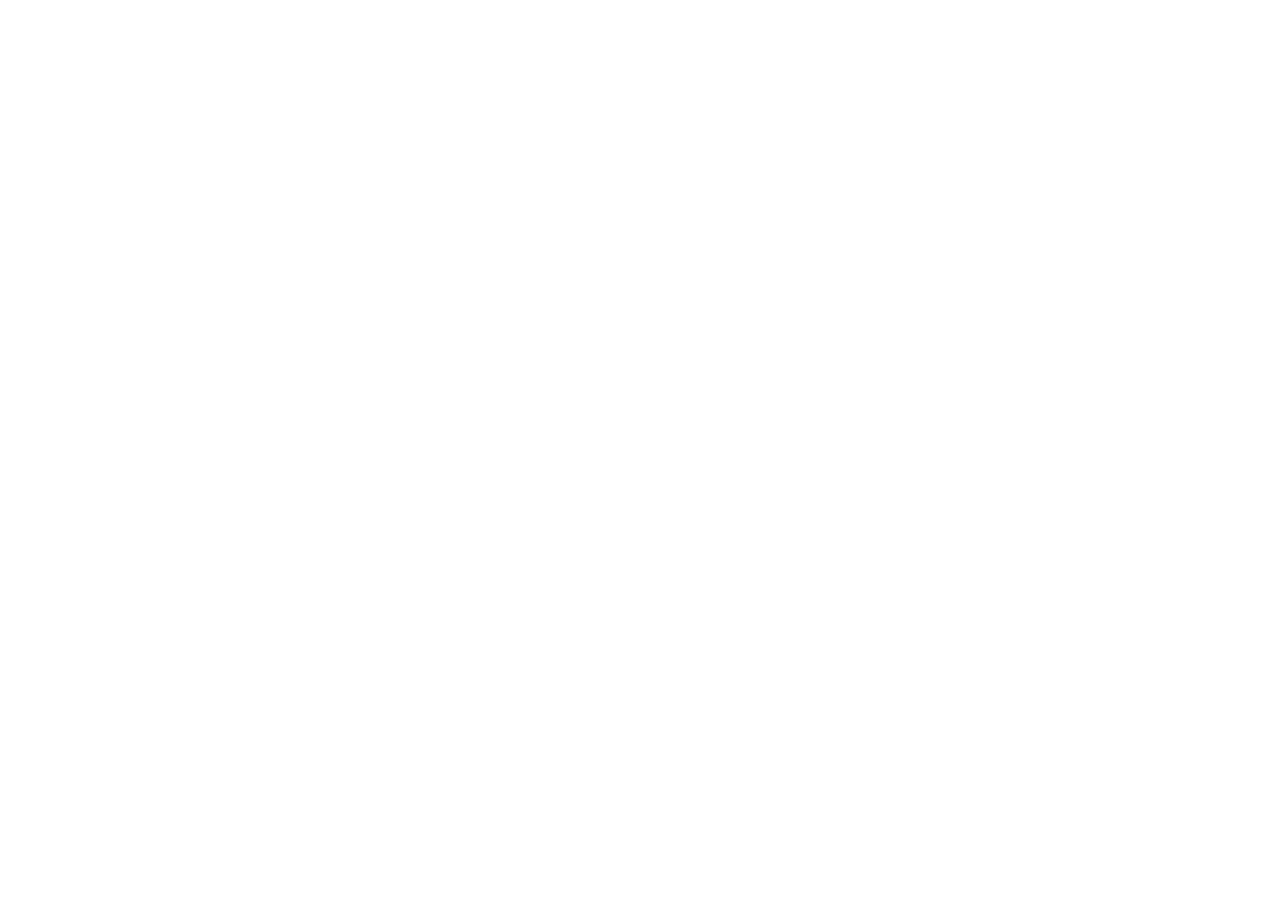
==== index.html @ 7e65d2fa "大事件项目第二遍 初始化项目" ====
<!DOCTYPE html>
<html lang="en">

<head>
    <meta charset="UTF-8">
    <meta name="viewport" content="width=device-width, initial-scale=1.0">
    <title>Document</title>
</head>

<body>

</body>

</html>
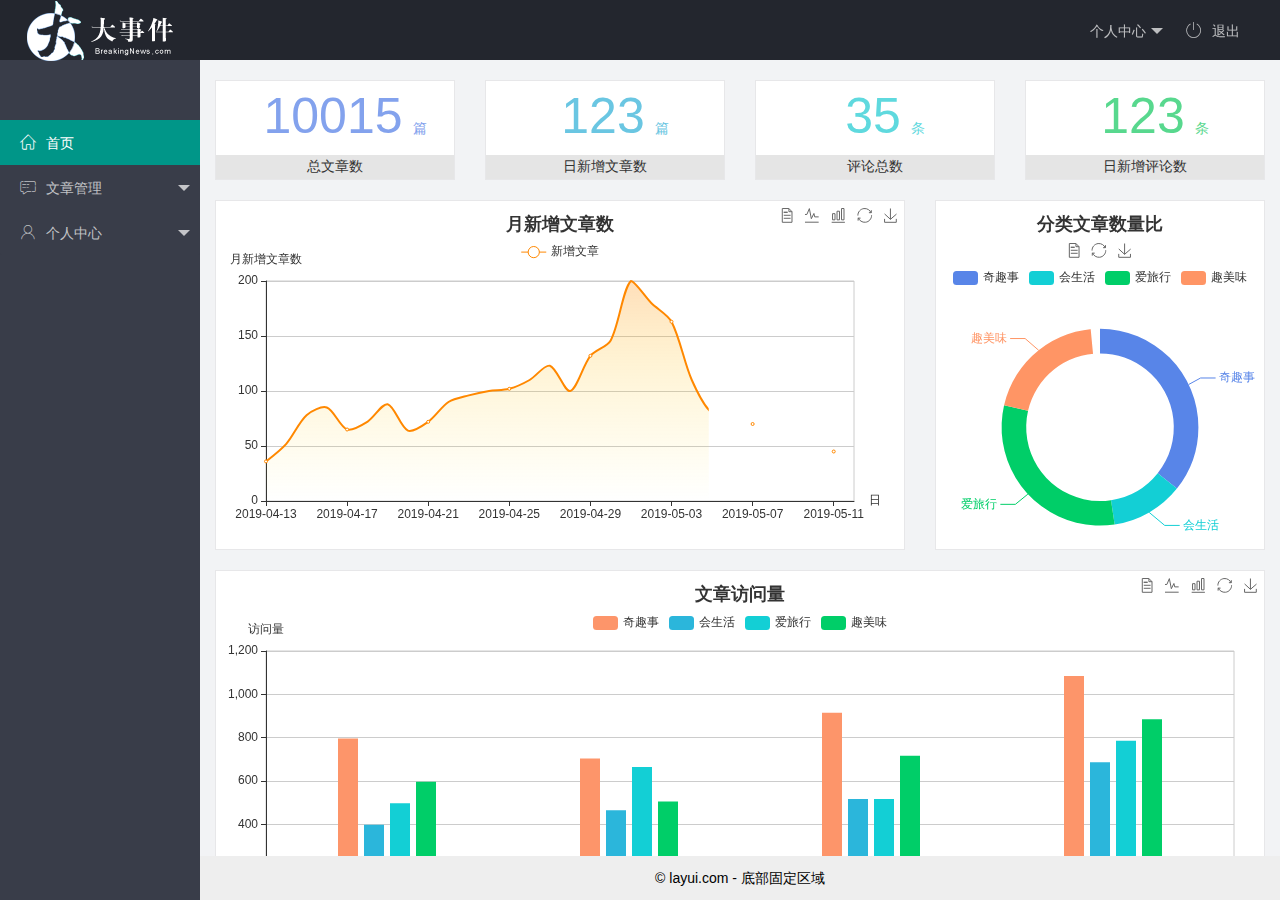
==== commit e3e84b18: "登录注册界面完成" ====
--- a/index.html
+++ b/index.html
@@ -1,14 +1,89 @@
 <!DOCTYPE html>
-<html lang="en">
+<html>
 
 <head>
-    <meta charset="UTF-8">
-    <meta name="viewport" content="width=device-width, initial-scale=1.0">
-    <title>Document</title>
+    <meta charset="utf-8">
+    <meta name="viewport" content="width=device-width, initial-scale=1, maximum-scale=1">
+    <title>大事件 后台首页</title>
+    <!-- 引入layui.css -->
+    <link rel="stylesheet" href="/assets/lib/layui/css/layui.css">
+    <!-- 引入字体图标 -->
+    <link rel="stylesheet" href="/assets/fonts/iconfont.css">
+    <!-- 新建index.css文件 -->
+    <link rel="stylesheet" href="/assets/css/index.css">
 </head>
 
-<body>
+<body class="layui-layout-body">
+    <div class="layui-layout layui-layout-admin">
+        <div class="layui-header">
+            <div class="layui-logo"><img src="/assets/images/logo.png" alt=""></div>
 
+            <ul class="layui-nav layui-layout-right">
+                <li class="layui-nav-item">
+                    <a href="javascript:;" class="myCenter">
+                        <img src="http://t.cn/RCzsdCq" class="layui-nav-img" style="display: none;">
+                        <span class="headPortraits" style="display: none;">A</span>
+                        个人中心
+                    </a>
+                    <dl class="layui-nav-child">
+                        <dd><a href="">基本资料</a></dd>
+                        <dd><a href="">更滑头像</a></dd>
+                        <dd><a href="">重置密码</a></dd>
+                    </dl>
+                </li>
+                <li class="layui-nav-item"><a href=""><span class="iconfont icon-tuichu"></span>退出</a></li>
+            </ul>
+        </div>
+
+        <div class="layui-side layui-bg-black">
+            <div class="layui-side-scroll">
+                <!-- 左侧头像 -->
+                <div class="myCenter">
+                    <img src="http://t.cn/RCzsdCq" class="layui-nav-img" style="display: none;">
+                    <span class="headPortraits" style="display: none;">A</span>
+                    <span class="welcome"></span>
+                </div>
+                <!-- 左侧导航区域（可配合layui已有的垂直导航） -->
+                <ul class="layui-nav layui-nav-tree" lay-filter="test" lay-shrink="all">
+                    <!-- layui-this 默认选中 -->
+                    <li class="layui-nav-item layui-this"><a href=""><span class="iconfont icon-home"></span>首页</a></li>
+                    <li class="layui-nav-item ">
+                        <!-- layui-nav-itemed默认打开取消 -->
+                        <a class="" href="javascript:;"><span class="iconfont icon-pinglun"></span>文章管理</a>
+                        <dl class="layui-nav-child">
+                            <dd><a href="javascript:;"><i class="layui-icon layui-icon-app"></i> 文章类别</a></dd>
+                            <dd><a href="javascript:;"><i class="layui-icon layui-icon-app"></i> 文章列表</a></dd>
+                            <dd><a href="javascript:;"><i class="layui-icon layui-icon-app"></i> 发表文章</a></dd>
+                        </dl>
+                    </li>
+                    <li class="layui-nav-item">
+                        <a href="javascript:;"><span class="iconfont icon-user"></span>个人中心</a>
+                        <dl class="layui-nav-child">
+                            <dd><a href="javascript:;"><i class="layui-icon layui-icon-app"></i> 基本资料</a></dd>
+                            <dd><a href="javascript:;"><i class="layui-icon layui-icon-app"></i> 更换头像</a></dd>
+                            <dd><a href="javascript:;"><i class="layui-icon layui-icon-app"></i> 重置密码</a></dd>
+                        </dl>
+                    </li>
+                </ul>
+            </div>
+        </div>
+
+        <div class="layui-body">
+            <!-- 内容主体区域 -->
+            <iframe src="/home/dashboard.html" name="homePage" frameborder="0"></iframe>
+        </div>
+
+        <div class="layui-footer">
+            <!-- 底部固定区域 -->
+            © layui.com - 底部固定区域
+        </div>
+    </div>
+    <!-- 导入layui.js -->
+    <script src="/assets/lib/layui/layui.all.js"></script>
+    <!-- 导入jquery -->
+    <script src="/assets/lib/jquery.js"></script>
+    <!-- 新建index.js -->
+    <script src="/assets/js/index.js"></script>
 </body>
 
 </html>--- a/assets/lib/layui/css/layui.css
+++ b/assets/lib/layui/css/layui.css
@@ -0,0 +1,2 @@
+/** layui-v2.5.5 MIT License By https://www.layui.com */
+ .layui-inline,img{display:inline-block;vertical-align:middle}h1,h2,h3,h4,h5,h6{font-weight:400}.layui-edge,.layui-header,.layui-inline,.layui-main{position:relative}.layui-body,.layui-edge,.layui-elip{overflow:hidden}.layui-btn,.layui-edge,.layui-inline,img{vertical-align:middle}.layui-btn,.layui-disabled,.layui-icon,.layui-unselect{-moz-user-select:none;-webkit-user-select:none;-ms-user-select:none}.layui-elip,.layui-form-checkbox span,.layui-form-pane .layui-form-label{text-overflow:ellipsis;white-space:nowrap}.layui-breadcrumb,.layui-tree-btnGroup{visibility:hidden}blockquote,body,button,dd,div,dl,dt,form,h1,h2,h3,h4,h5,h6,input,li,ol,p,pre,td,textarea,th,ul{margin:0;padding:0;-webkit-tap-highlight-color:rgba(0,0,0,0)}a:active,a:hover{outline:0}img{border:none}li{list-style:none}table{border-collapse:collapse;border-spacing:0}h4,h5,h6{font-size:100%}button,input,optgroup,option,select,textarea{font-family:inherit;font-size:inherit;font-style:inherit;font-weight:inherit;outline:0}pre{white-space:pre-wrap;white-space:-moz-pre-wrap;white-space:-pre-wrap;white-space:-o-pre-wrap;word-wrap:break-word}body{line-height:24px;font:14px Helvetica Neue,Helvetica,PingFang SC,Tahoma,Arial,sans-serif}hr{height:1px;margin:10px 0;border:0;clear:both}a{color:#333;text-decoration:none}a:hover{color:#777}a cite{font-style:normal;*cursor:pointer}.layui-border-box,.layui-border-box *{box-sizing:border-box}.layui-box,.layui-box *{box-sizing:content-box}.layui-clear{clear:both;*zoom:1}.layui-clear:after{content:'\20';clear:both;*zoom:1;display:block;height:0}.layui-inline{*display:inline;*zoom:1}.layui-edge{display:inline-block;width:0;height:0;border-width:6px;border-style:dashed;border-color:transparent}.layui-edge-top{top:-4px;border-bottom-color:#999;border-bottom-style:solid}.layui-edge-right{border-left-color:#999;border-left-style:solid}.layui-edge-bottom{top:2px;border-top-color:#999;border-top-style:solid}.layui-edge-left{border-right-color:#999;border-right-style:solid}.layui-disabled,.layui-disabled:hover{color:#d2d2d2!important;cursor:not-allowed!important}.layui-circle{border-radius:100%}.layui-show{display:block!important}.layui-hide{display:none!important}@font-face{font-family:layui-icon;src:url(../font/iconfont.eot?v=250);src:url(../font/iconfont.eot?v=250#iefix) format('embedded-opentype'),url(../font/iconfont.woff2?v=250) format('woff2'),url(../font/iconfont.woff?v=250) format('woff'),url(../font/iconfont.ttf?v=250) format('truetype'),url(../font/iconfont.svg?v=250#layui-icon) format('svg')}.layui-icon{font-family:layui-icon!important;font-size:16px;font-style:normal;-webkit-font-smoothing:antialiased;-moz-osx-font-smoothing:grayscale}.layui-icon-reply-fill:before{content:"\e611"}.layui-icon-set-fill:before{content:"\e614"}.layui-icon-menu-fill:before{content:"\e60f"}.layui-icon-search:before{content:"\e615"}.layui-icon-share:before{content:"\e641"}.layui-icon-set-sm:before{content:"\e620"}.layui-icon-engine:before{content:"\e628"}.layui-icon-close:before{content:"\1006"}.layui-icon-close-fill:before{content:"\1007"}.layui-icon-chart-screen:before{content:"\e629"}.layui-icon-star:before{content:"\e600"}.layui-icon-circle-dot:before{content:"\e617"}.layui-icon-chat:before{content:"\e606"}.layui-icon-release:before{content:"\e609"}.layui-icon-list:before{content:"\e60a"}.layui-icon-chart:before{content:"\e62c"}.layui-icon-ok-circle:before{content:"\1005"}.layui-icon-layim-theme:before{content:"\e61b"}.layui-icon-table:before{content:"\e62d"}.layui-icon-right:before{content:"\e602"}.layui-icon-left:before{content:"\e603"}.layui-icon-cart-simple:before{content:"\e698"}.layui-icon-face-cry:before{content:"\e69c"}.layui-icon-face-smile:before{content:"\e6af"}.layui-icon-survey:before{content:"\e6b2"}.layui-icon-tree:before{content:"\e62e"}.layui-icon-upload-circle:before{content:"\e62f"}.layui-icon-add-circle:before{content:"\e61f"}.layui-icon-download-circle:before{content:"\e601"}.layui-icon-templeate-1:before{content:"\e630"}.layui-icon-util:before{content:"\e631"}.layui-icon-face-surprised:before{content:"\e664"}.layui-icon-edit:before{content:"\e642"}.layui-icon-speaker:before{content:"\e645"}.layui-icon-down:before{content:"\e61a"}.layui-icon-file:before{content:"\e621"}.layui-icon-layouts:before{content:"\e632"}.layui-icon-rate-half:before{content:"\e6c9"}.layui-icon-add-circle-fine:before{content:"\e608"}.layui-icon-prev-circle:before{content:"\e633"}.layui-icon-read:before{content:"\e705"}.layui-icon-404:before{content:"\e61c"}.layui-icon-carousel:before{content:"\e634"}.layui-icon-help:before{content:"\e607"}.layui-icon-code-circle:before{content:"\e635"}.layui-icon-water:before{content:"\e636"}.layui-icon-username:before{content:"\e66f"}.layui-icon-find-fill:before{content:"\e670"}.layui-icon-about:before{content:"\e60b"}.layui-icon-location:before{content:"\e715"}.layui-icon-up:before{content:"\e619"}.layui-icon-pause:before{content:"\e651"}.layui-icon-date:before{content:"\e637"}.layui-icon-layim-uploadfile:before{content:"\e61d"}.layui-icon-delete:before{content:"\e640"}.layui-icon-play:before{content:"\e652"}.layui-icon-top:before{content:"\e604"}.layui-icon-friends:before{content:"\e612"}.layui-icon-refresh-3:before{content:"\e9aa"}.layui-icon-ok:before{content:"\e605"}.layui-icon-layer:before{content:"\e638"}.layui-icon-face-smile-fine:before{content:"\e60c"}.layui-icon-dollar:before{content:"\e659"}.layui-icon-group:before{content:"\e613"}.layui-icon-layim-download:before{content:"\e61e"}.layui-icon-picture-fine:before{content:"\e60d"}.layui-icon-link:before{content:"\e64c"}.layui-icon-diamond:before{content:"\e735"}.layui-icon-log:before{content:"\e60e"}.layui-icon-rate-solid:before{content:"\e67a"}.layui-icon-fonts-del:before{content:"\e64f"}.layui-icon-unlink:before{content:"\e64d"}.layui-icon-fonts-clear:before{content:"\e639"}.layui-icon-triangle-r:before{content:"\e623"}.layui-icon-circle:before{content:"\e63f"}.layui-icon-radio:before{content:"\e643"}.layui-icon-align-center:before{content:"\e647"}.layui-icon-align-right:before{content:"\e648"}.layui-icon-align-left:before{content:"\e649"}.layui-icon-loading-1:before{content:"\e63e"}.layui-icon-return:before{content:"\e65c"}.layui-icon-fonts-strong:before{content:"\e62b"}.layui-icon-upload:before{content:"\e67c"}.layui-icon-dialogue:before{content:"\e63a"}.layui-icon-video:before{content:"\e6ed"}.layui-icon-headset:before{content:"\e6fc"}.layui-icon-cellphone-fine:before{content:"\e63b"}.layui-icon-add-1:before{content:"\e654"}.layui-icon-face-smile-b:before{content:"\e650"}.layui-icon-fonts-html:before{content:"\e64b"}.layui-icon-form:before{content:"\e63c"}.layui-icon-cart:before{content:"\e657"}.layui-icon-camera-fill:before{content:"\e65d"}.layui-icon-tabs:before{content:"\e62a"}.layui-icon-fonts-code:before{content:"\e64e"}.layui-icon-fire:before{content:"\e756"}.layui-icon-set:before{content:"\e716"}.layui-icon-fonts-u:before{content:"\e646"}.layui-icon-triangle-d:before{content:"\e625"}.layui-icon-tips:before{content:"\e702"}.layui-icon-picture:before{content:"\e64a"}.layui-icon-more-vertical:before{content:"\e671"}.layui-icon-flag:before{content:"\e66c"}.layui-icon-loading:before{content:"\e63d"}.layui-icon-fonts-i:before{content:"\e644"}.layui-icon-refresh-1:before{content:"\e666"}.layui-icon-rmb:before{content:"\e65e"}.layui-icon-home:before{content:"\e68e"}.layui-icon-user:before{content:"\e770"}.layui-icon-notice:before{content:"\e667"}.layui-icon-login-weibo:before{content:"\e675"}.layui-icon-voice:before{content:"\e688"}.layui-icon-upload-drag:before{content:"\e681"}.layui-icon-login-qq:before{content:"\e676"}.layui-icon-snowflake:before{content:"\e6b1"}.layui-icon-file-b:before{content:"\e655"}.layui-icon-template:before{content:"\e663"}.layui-icon-auz:before{content:"\e672"}.layui-icon-console:before{content:"\e665"}.layui-icon-app:before{content:"\e653"}.layui-icon-prev:before{content:"\e65a"}.layui-icon-website:before{content:"\e7ae"}.layui-icon-next:before{content:"\e65b"}.layui-icon-component:before{content:"\e857"}.layui-icon-more:before{content:"\e65f"}.layui-icon-login-wechat:before{content:"\e677"}.layui-icon-shrink-right:before{content:"\e668"}.layui-icon-spread-left:before{content:"\e66b"}.layui-icon-camera:before{content:"\e660"}.layui-icon-note:before{content:"\e66e"}.layui-icon-refresh:before{content:"\e669"}.layui-icon-female:before{content:"\e661"}.layui-icon-male:before{content:"\e662"}.layui-icon-password:before{content:"\e673"}.layui-icon-senior:before{content:"\e674"}.layui-icon-theme:before{content:"\e66a"}.layui-icon-tread:before{content:"\e6c5"}.layui-icon-praise:before{content:"\e6c6"}.layui-icon-star-fill:before{content:"\e658"}.layui-icon-rate:before{content:"\e67b"}.layui-icon-template-1:before{content:"\e656"}.layui-icon-vercode:before{content:"\e679"}.layui-icon-cellphone:before{content:"\e678"}.layui-icon-screen-full:before{content:"\e622"}.layui-icon-screen-restore:before{content:"\e758"}.layui-icon-cols:before{content:"\e610"}.layui-icon-export:before{content:"\e67d"}.layui-icon-print:before{content:"\e66d"}.layui-icon-slider:before{content:"\e714"}.layui-icon-addition:before{content:"\e624"}.layui-icon-subtraction:before{content:"\e67e"}.layui-icon-service:before{content:"\e626"}.layui-icon-transfer:before{content:"\e691"}.layui-main{width:1140px;margin:0 auto}.layui-header{z-index:1000;height:60px}.layui-header a:hover{transition:all .5s;-webkit-transition:all .5s}.layui-side{position:fixed;left:0;top:0;bottom:0;z-index:999;width:200px;overflow-x:hidden}.layui-side-scroll{position:relative;width:220px;height:100%;overflow-x:hidden}.layui-body{position:absolute;left:200px;right:0;top:0;bottom:0;z-index:998;width:auto;overflow-y:auto;box-sizing:border-box}.layui-layout-body{overflow:hidden}.layui-layout-admin .layui-header{background-color:#23262E}.layui-layout-admin .layui-side{top:60px;width:200px;overflow-x:hidden}.layui-layout-admin .layui-body{position:fixed;top:60px;bottom:44px}.layui-layout-admin .layui-main{width:auto;margin:0 15px}.layui-layout-admin .layui-footer{position:fixed;left:200px;right:0;bottom:0;height:44px;line-height:44px;padding:0 15px;background-color:#eee}.layui-layout-admin .layui-logo{position:absolute;left:0;top:0;width:200px;height:100%;line-height:60px;text-align:center;color:#009688;font-size:16px}.layui-layout-admin .layui-header .layui-nav{background:0 0}.layui-layout-left{position:absolute!important;left:200px;top:0}.layui-layout-right{position:absolute!important;right:0;top:0}.layui-container{position:relative;margin:0 auto;padding:0 15px;box-sizing:border-box}.layui-fluid{position:relative;margin:0 auto;padding:0 15px}.layui-row:after,.layui-row:before{content:'';display:block;clear:both}.layui-col-lg1,.layui-col-lg10,.layui-col-lg11,.layui-col-lg12,.layui-col-lg2,.layui-col-lg3,.layui-col-lg4,.layui-col-lg5,.layui-col-lg6,.layui-col-lg7,.layui-col-lg8,.layui-col-lg9,.layui-col-md1,.layui-col-md10,.layui-col-md11,.layui-col-md12,.layui-col-md2,.layui-col-md3,.layui-col-md4,.layui-col-md5,.layui-col-md6,.layui-col-md7,.layui-col-md8,.layui-col-md9,.layui-col-sm1,.layui-col-sm10,.layui-col-sm11,.layui-col-sm12,.layui-col-sm2,.layui-col-sm3,.layui-col-sm4,.layui-col-sm5,.layui-col-sm6,.layui-col-sm7,.layui-col-sm8,.layui-col-sm9,.layui-col-xs1,.layui-col-xs10,.layui-col-xs11,.layui-col-xs12,.layui-col-xs2,.layui-col-xs3,.layui-col-xs4,.layui-col-xs5,.layui-col-xs6,.layui-col-xs7,.layui-col-xs8,.layui-col-xs9{position:relative;display:block;box-sizing:border-box}.layui-col-xs1,.layui-col-xs10,.layui-col-xs11,.layui-col-xs12,.layui-col-xs2,.layui-col-xs3,.layui-col-xs4,.layui-col-xs5,.layui-col-xs6,.layui-col-xs7,.layui-col-xs8,.layui-col-xs9{float:left}.layui-col-xs1{width:8.33333333%}.layui-col-xs2{width:16.66666667%}.layui-col-xs3{width:25%}.layui-col-xs4{width:33.33333333%}.layui-col-xs5{width:41.66666667%}.layui-col-xs6{width:50%}.layui-col-xs7{width:58.33333333%}.layui-col-xs8{width:66.66666667%}.layui-col-xs9{width:75%}.layui-col-xs10{width:83.33333333%}.layui-col-xs11{width:91.66666667%}.layui-col-xs12{width:100%}.layui-col-xs-offset1{margin-left:8.33333333%}.layui-col-xs-offset2{margin-left:16.66666667%}.layui-col-xs-offset3{margin-left:25%}.layui-col-xs-offset4{margin-left:33.33333333%}.layui-col-xs-offset5{margin-left:41.66666667%}.layui-col-xs-offset6{margin-left:50%}.layui-col-xs-offset7{margin-left:58.33333333%}.layui-col-xs-offset8{margin-left:66.66666667%}.layui-col-xs-offset9{margin-left:75%}.layui-col-xs-offset10{margin-left:83.33333333%}.layui-col-xs-offset11{margin-left:91.66666667%}.layui-col-xs-offset12{margin-left:100%}@media screen and (max-width:768px){.layui-hide-xs{display:none!important}.layui-show-xs-block{display:block!important}.layui-show-xs-inline{display:inline!important}.layui-show-xs-inline-block{display:inline-block!important}}@media screen and (min-width:768px){.layui-container{width:750px}.layui-hide-sm{display:none!important}.layui-show-sm-block{display:block!important}.layui-show-sm-inline{display:inline!important}.layui-show-sm-inline-block{display:inline-block!important}.layui-col-sm1,.layui-col-sm10,.layui-col-sm11,.layui-col-sm12,.layui-col-sm2,.layui-col-sm3,.layui-col-sm4,.layui-col-sm5,.layui-col-sm6,.layui-col-sm7,.layui-col-sm8,.layui-col-sm9{float:left}.layui-col-sm1{width:8.33333333%}.layui-col-sm2{width:16.66666667%}.layui-col-sm3{width:25%}.layui-col-sm4{width:33.33333333%}.layui-col-sm5{width:41.66666667%}.layui-col-sm6{width:50%}.layui-col-sm7{width:58.33333333%}.layui-col-sm8{width:66.66666667%}.layui-col-sm9{width:75%}.layui-col-sm10{width:83.33333333%}.layui-col-sm11{width:91.66666667%}.layui-col-sm12{width:100%}.layui-col-sm-offset1{margin-left:8.33333333%}.layui-col-sm-offset2{margin-left:16.66666667%}.layui-col-sm-offset3{margin-left:25%}.layui-col-sm-offset4{margin-left:33.33333333%}.layui-col-sm-offset5{margin-left:41.66666667%}.layui-col-sm-offset6{margin-left:50%}.layui-col-sm-offset7{margin-left:58.33333333%}.layui-col-sm-offset8{margin-left:66.66666667%}.layui-col-sm-offset9{margin-left:75%}.layui-col-sm-offset10{margin-left:83.33333333%}.layui-col-sm-offset11{margin-left:91.66666667%}.layui-col-sm-offset12{margin-left:100%}}@media screen and (min-width:992px){.layui-container{width:970px}.layui-hide-md{display:none!important}.layui-show-md-block{display:block!important}.layui-show-md-inline{display:inline!important}.layui-show-md-inline-block{display:inline-block!important}.layui-col-md1,.layui-col-md10,.layui-col-md11,.layui-col-md12,.layui-col-md2,.layui-col-md3,.layui-col-md4,.layui-col-md5,.layui-col-md6,.layui-col-md7,.layui-col-md8,.layui-col-md9{float:left}.layui-col-md1{width:8.33333333%}.layui-col-md2{width:16.66666667%}.layui-col-md3{width:25%}.layui-col-md4{width:33.33333333%}.layui-col-md5{width:41.66666667%}.layui-col-md6{width:50%}.layui-col-md7{width:58.33333333%}.layui-col-md8{width:66.66666667%}.layui-col-md9{width:75%}.layui-col-md10{width:83.33333333%}.layui-col-md11{width:91.66666667%}.layui-col-md12{width:100%}.layui-col-md-offset1{margin-left:8.33333333%}.layui-col-md-offset2{margin-left:16.66666667%}.layui-col-md-offset3{margin-left:25%}.layui-col-md-offset4{margin-left:33.33333333%}.layui-col-md-offset5{margin-left:41.66666667%}.layui-col-md-offset6{margin-left:50%}.layui-col-md-offset7{margin-left:58.33333333%}.layui-col-md-offset8{margin-left:66.66666667%}.layui-col-md-offset9{margin-left:75%}.layui-col-md-offset10{margin-left:83.33333333%}.layui-col-md-offset11{margin-left:91.66666667%}.layui-col-md-offset12{margin-left:100%}}@media screen and (min-width:1200px){.layui-container{width:1170px}.layui-hide-lg{display:none!important}.layui-show-lg-block{display:block!important}.layui-show-lg-inline{display:inline!important}.layui-show-lg-inline-block{display:inline-block!important}.layui-col-lg1,.layui-col-lg10,.layui-col-lg11,.layui-col-lg12,.layui-col-lg2,.layui-col-lg3,.layui-col-lg4,.layui-col-lg5,.layui-col-lg6,.layui-col-lg7,.layui-col-lg8,.layui-col-lg9{float:left}.layui-col-lg1{width:8.33333333%}.layui-col-lg2{width:16.66666667%}.layui-col-lg3{width:25%}.layui-col-lg4{width:33.33333333%}.layui-col-lg5{width:41.66666667%}.layui-col-lg6{width:50%}.layui-col-lg7{width:58.33333333%}.layui-col-lg8{width:66.66666667%}.layui-col-lg9{width:75%}.layui-col-lg10{width:83.33333333%}.layui-col-lg11{width:91.66666667%}.layui-col-lg12{width:100%}.layui-col-lg-offset1{margin-left:8.33333333%}.layui-col-lg-offset2{margin-left:16.66666667%}.layui-col-lg-offset3{margin-left:25%}.layui-col-lg-offset4{margin-left:33.33333333%}.layui-col-lg-offset5{margin-left:41.66666667%}.layui-col-lg-offset6{margin-left:50%}.layui-col-lg-offset7{margin-left:58.33333333%}.layui-col-lg-offset8{margin-left:66.66666667%}.layui-col-lg-offset9{margin-left:75%}.layui-col-lg-offset10{margin-left:83.33333333%}.layui-col-lg-offset11{margin-left:91.66666667%}.layui-col-lg-offset12{margin-left:100%}}.layui-col-space1{margin:-.5px}.layui-col-space1>*{padding:.5px}.layui-col-space3{margin:-1.5px}.layui-col-space3>*{padding:1.5px}.layui-col-space5{margin:-2.5px}.layui-col-space5>*{padding:2.5px}.layui-col-space8{margin:-3.5px}.layui-col-space8>*{padding:3.5px}.layui-col-space10{margin:-5px}.layui-col-space10>*{padding:5px}.layui-col-space12{margin:-6px}.layui-col-space12>*{padding:6px}.layui-col-space15{margin:-7.5px}.layui-col-space15>*{padding:7.5px}.layui-col-space18{margin:-9px}.layui-col-space18>*{padding:9px}.layui-col-space20{margin:-10px}.layui-col-space20>*{padding:10px}.layui-col-space22{margin:-11px}.layui-col-space22>*{padding:11px}.layui-col-space25{margin:-12.5px}.layui-col-space25>*{padding:12.5px}.layui-col-space30{margin:-15px}.layui-col-space30>*{padding:15px}.layui-btn,.layui-input,.layui-select,.layui-textarea,.layui-upload-button{outline:0;-webkit-appearance:none;transition:all .3s;-webkit-transition:all .3s;box-sizing:border-box}.layui-elem-quote{margin-bottom:10px;padding:15px;line-height:22px;border-left:5px solid #009688;border-radius:0 2px 2px 0;background-color:#f2f2f2}.layui-quote-nm{border-style:solid;border-width:1px 1px 1px 5px;background:0 0}.layui-elem-field{margin-bottom:10px;padding:0;border-width:1px;border-style:solid}.layui-elem-field legend{margin-left:20px;padding:0 10px;font-size:20px;font-weight:300}.layui-field-title{margin:10px 0 20px;border-width:1px 0 0}.layui-field-box{padding:10px 15px}.layui-field-title .layui-field-box{padding:10px 0}.layui-progress{position:relative;height:6px;border-radius:20px;background-color:#e2e2e2}.layui-progress-bar{position:absolute;left:0;top:0;width:0;max-width:100%;height:6px;border-radius:20px;text-align:right;background-color:#5FB878;transition:all .3s;-webkit-transition:all .3s}.layui-progress-big,.layui-progress-big .layui-progress-bar{height:18px;line-height:18px}.layui-progress-text{position:relative;top:-20px;line-height:18px;font-size:12px;color:#666}.layui-progress-big .layui-progress-text{position:static;padding:0 10px;color:#fff}.layui-collapse{border-width:1px;border-style:solid;border-radius:2px}.layui-colla-content,.layui-colla-item{border-top-width:1px;border-top-style:solid}.layui-colla-item:first-child{border-top:none}.layui-colla-title{position:relative;height:42px;line-height:42px;padding:0 15px 0 35px;color:#333;background-color:#f2f2f2;cursor:pointer;font-size:14px;overflow:hidden}.layui-colla-content{display:none;padding:10px 15px;line-height:22px;color:#666}.layui-colla-icon{position:absolute;left:15px;top:0;font-size:14px}.layui-card{margin-bottom:15px;border-radius:2px;background-color:#fff;box-shadow:0 1px 2px 0 rgba(0,0,0,.05)}.layui-card:last-child{margin-bottom:0}.layui-card-header{position:relative;height:42px;line-height:42px;padding:0 15px;border-bottom:1px solid #f6f6f6;color:#333;border-radius:2px 2px 0 0;font-size:14px}.layui-bg-black,.layui-bg-blue,.layui-bg-cyan,.layui-bg-green,.layui-bg-orange,.layui-bg-red{color:#fff!important}.layui-card-body{position:relative;padding:10px 15px;line-height:24px}.layui-card-body[pad15]{padding:15px}.layui-card-body[pad20]{padding:20px}.layui-card-body .layui-table{margin:5px 0}.layui-card .layui-tab{margin:0}.layui-panel-window{position:relative;padding:15px;border-radius:0;border-top:5px solid #E6E6E6;background-color:#fff}.layui-auxiliar-moving{position:fixed;left:0;right:0;top:0;bottom:0;width:100%;height:100%;background:0 0;z-index:9999999999}.layui-form-label,.layui-form-mid,.layui-form-select,.layui-input-block,.layui-input-inline,.layui-textarea{position:relative}.layui-bg-red{background-color:#FF5722!important}.layui-bg-orange{background-color:#FFB800!important}.layui-bg-green{background-color:#009688!important}.layui-bg-cyan{background-color:#2F4056!important}.layui-bg-blue{background-color:#1E9FFF!important}.layui-bg-black{background-color:#393D49!important}.layui-bg-gray{background-color:#eee!important;color:#666!important}.layui-badge-rim,.layui-colla-content,.layui-colla-item,.layui-collapse,.layui-elem-field,.layui-form-pane .layui-form-item[pane],.layui-form-pane .layui-form-label,.layui-input,.layui-layedit,.layui-layedit-tool,.layui-quote-nm,.layui-select,.layui-tab-bar,.layui-tab-card,.layui-tab-title,.layui-tab-title .layui-this:after,.layui-textarea{border-color:#e6e6e6}.layui-timeline-item:before,hr{background-color:#e6e6e6}.layui-text{line-height:22px;font-size:14px;color:#666}.layui-text h1,.layui-text h2,.layui-text h3{font-weight:500;color:#333}.layui-text h1{font-size:30px}.layui-text h2{font-size:24px}.layui-text h3{font-size:18px}.layui-text a:not(.layui-btn){color:#01AAED}.layui-text a:not(.layui-btn):hover{text-decoration:underline}.layui-text ul{padding:5px 0 5px 15px}.layui-text ul li{margin-top:5px;list-style-type:disc}.layui-text em,.layui-word-aux{color:#999!important;padding:0 5px!important}.layui-btn{display:inline-block;height:38px;line-height:38px;padding:0 18px;background-color:#009688;color:#fff;white-space:nowrap;text-align:center;font-size:14px;border:none;border-radius:2px;cursor:pointer}.layui-btn:hover{opacity:.8;filter:alpha(opacity=80);color:#fff}.layui-btn:active{opacity:1;filter:alpha(opacity=100)}.layui-btn+.layui-btn{margin-left:10px}.layui-btn-container{font-size:0}.layui-btn-container .layui-btn{margin-right:10px;margin-bottom:10px}.layui-btn-container .layui-btn+.layui-btn{margin-left:0}.layui-table .layui-btn-container .layui-btn{margin-bottom:9px}.layui-btn-radius{border-radius:100px}.layui-btn .layui-icon{margin-right:3px;font-size:18px;vertical-align:bottom;vertical-align:middle\9}.layui-btn-primary{border:1px solid #C9C9C9;background-color:#fff;color:#555}.layui-btn-primary:hover{border-color:#009688;color:#333}.layui-btn-normal{background-color:#1E9FFF}.layui-btn-warm{background-color:#FFB800}.layui-btn-danger{background-color:#FF5722}.layui-btn-checked{background-color:#5FB878}.layui-btn-disabled,.layui-btn-disabled:active,.layui-btn-disabled:hover{border:1px solid #e6e6e6;background-color:#FBFBFB;color:#C9C9C9;cursor:not-allowed;opacity:1}.layui-btn-lg{height:44px;line-height:44px;padding:0 25px;font-size:16px}.layui-btn-sm{height:30px;line-height:30px;padding:0 10px;font-size:12px}.layui-btn-sm i{font-size:16px!important}.layui-btn-xs{height:22px;line-height:22px;padding:0 5px;font-size:12px}.layui-btn-xs i{font-size:14px!important}.layui-btn-group{display:inline-block;vertical-align:middle;font-size:0}.layui-btn-group .layui-btn{margin-left:0!important;margin-right:0!important;border-left:1px solid rgba(255,255,255,.5);border-radius:0}.layui-btn-group .layui-btn-primary{border-left:none}.layui-btn-group .layui-btn-primary:hover{border-color:#C9C9C9;color:#009688}.layui-btn-group .layui-btn:first-child{border-left:none;border-radius:2px 0 0 2px}.layui-btn-group .layui-btn-primary:first-child{border-left:1px solid #c9c9c9}.layui-btn-group .layui-btn:last-child{border-radius:0 2px 2px 0}.layui-btn-group .layui-btn+.layui-btn{margin-left:0}.layui-btn-group+.layui-btn-group{margin-left:10px}.layui-btn-fluid{width:100%}.layui-input,.layui-select,.layui-textarea{height:38px;line-height:1.3;line-height:38px\9;border-width:1px;border-style:solid;background-color:#fff;border-radius:2px}.layui-input::-webkit-input-placeholder,.layui-select::-webkit-input-placeholder,.layui-textarea::-webkit-input-placeholder{line-height:1.3}.layui-input,.layui-textarea{display:block;width:100%;padding-left:10px}.layui-input:hover,.layui-textarea:hover{border-color:#D2D2D2!important}.layui-input:focus,.layui-textarea:focus{border-color:#C9C9C9!important}.layui-textarea{min-height:100px;height:auto;line-height:20px;padding:6px 10px;resize:vertical}.layui-select{padding:0 10px}.layui-form input[type=checkbox],.layui-form input[type=radio],.layui-form select{display:none}.layui-form [lay-ignore]{display:initial}.layui-form-item{margin-bottom:15px;clear:both;*zoom:1}.layui-form-item:after{content:'\20';clear:both;*zoom:1;display:block;height:0}.layui-form-label{float:left;display:block;padding:9px 15px;width:80px;font-weight:400;line-height:20px;text-align:right}.layui-form-label-col{display:block;float:none;padding:9px 0;line-height:20px;text-align:left}.layui-form-item .layui-inline{margin-bottom:5px;margin-right:10px}.layui-input-block{margin-left:110px;min-height:36px}.layui-input-inline{display:inline-block;vertical-align:middle}.layui-form-item .layui-input-inline{float:left;width:190px;margin-right:10px}.layui-form-text .layui-input-inline{width:auto}.layui-form-mid{float:left;display:block;padding:9px 0!important;line-height:20px;margin-right:10px}.layui-form-danger+.layui-form-select .layui-input,.layui-form-danger:focus{border-color:#FF5722!important}.layui-form-select .layui-input{padding-right:30px;cursor:pointer}.layui-form-select .layui-edge{position:absolute;right:10px;top:50%;margin-top:-3px;cursor:pointer;border-width:6px;border-top-color:#c2c2c2;border-top-style:solid;transition:all .3s;-webkit-transition:all .3s}.layui-form-select dl{display:none;position:absolute;left:0;top:42px;padding:5px 0;z-index:899;min-width:100%;border:1px solid #d2d2d2;max-height:300px;overflow-y:auto;background-color:#fff;border-radius:2px;box-shadow:0 2px 4px rgba(0,0,0,.12);box-sizing:border-box}.layui-form-select dl dd,.layui-form-select dl dt{padding:0 10px;line-height:36px;white-space:nowrap;overflow:hidden;text-overflow:ellipsis}.layui-form-select dl dt{font-size:12px;color:#999}.layui-form-select dl dd{cursor:pointer}.layui-form-select dl dd:hover{background-color:#f2f2f2;-webkit-transition:.5s all;transition:.5s all}.layui-form-select .layui-select-group dd{padding-left:20px}.layui-form-select dl dd.layui-select-tips{padding-left:10px!important;color:#999}.layui-form-select dl dd.layui-this{background-color:#5FB878;color:#fff}.layui-form-checkbox,.layui-form-select dl dd.layui-disabled{background-color:#fff}.layui-form-selected dl{display:block}.layui-form-checkbox,.layui-form-checkbox *,.layui-form-switch{display:inline-block;vertical-align:middle}.layui-form-selected .layui-edge{margin-top:-9px;-webkit-transform:rotate(180deg);transform:rotate(180deg);margin-top:-3px\9}:root .layui-form-selected .layui-edge{margin-top:-9px\0/IE9}.layui-form-selectup dl{top:auto;bottom:42px}.layui-select-none{margin:5px 0;text-align:center;color:#999}.layui-select-disabled .layui-disabled{border-color:#eee!important}.layui-select-disabled .layui-edge{border-top-color:#d2d2d2}.layui-form-checkbox{position:relative;height:30px;line-height:30px;margin-right:10px;padding-right:30px;cursor:pointer;font-size:0;-webkit-transition:.1s linear;transition:.1s linear;box-sizing:border-box}.layui-form-checkbox span{padding:0 10px;height:100%;font-size:14px;border-radius:2px 0 0 2px;background-color:#d2d2d2;color:#fff;overflow:hidden}.layui-form-checkbox:hover span{background-color:#c2c2c2}.layui-form-checkbox i{position:absolute;right:0;top:0;width:30px;height:28px;border:1px solid #d2d2d2;border-left:none;border-radius:0 2px 2px 0;color:#fff;font-size:20px;text-align:center}.layui-form-checkbox:hover i{border-color:#c2c2c2;color:#c2c2c2}.layui-form-checked,.layui-form-checked:hover{border-color:#5FB878}.layui-form-checked span,.layui-form-checked:hover span{background-color:#5FB878}.layui-form-checked i,.layui-form-checked:hover i{color:#5FB878}.layui-form-item .layui-form-checkbox{margin-top:4px}.layui-form-checkbox[lay-skin=primary]{height:auto!important;line-height:normal!important;min-width:18px;min-height:18px;border:none!important;margin-right:0;padding-left:28px;padding-right:0;background:0 0}.layui-form-checkbox[lay-skin=primary] span{padding-left:0;padding-right:15px;line-height:18px;background:0 0;color:#666}.layui-form-checkbox[lay-skin=primary] i{right:auto;left:0;width:16px;height:16px;line-height:16px;border:1px solid #d2d2d2;font-size:12px;border-radius:2px;background-color:#fff;-webkit-transition:.1s linear;transition:.1s linear}.layui-form-checkbox[lay-skin=primary]:hover i{border-color:#5FB878;color:#fff}.layui-form-checked[lay-skin=primary] i{border-color:#5FB878!important;background-color:#5FB878;color:#fff}.layui-checkbox-disbaled[lay-skin=primary] span{background:0 0!important;color:#c2c2c2}.layui-checkbox-disbaled[lay-skin=primary]:hover i{border-color:#d2d2d2}.layui-form-item .layui-form-checkbox[lay-skin=primary]{margin-top:10px}.layui-form-switch{position:relative;height:22px;line-height:22px;min-width:35px;padding:0 5px;margin-top:8px;border:1px solid #d2d2d2;border-radius:20px;cursor:pointer;background-color:#fff;-webkit-transition:.1s linear;transition:.1s linear}.layui-form-switch i{position:absolute;left:5px;top:3px;width:16px;height:16px;border-radius:20px;background-color:#d2d2d2;-webkit-transition:.1s linear;transition:.1s linear}.layui-form-switch em{position:relative;top:0;width:25px;margin-left:21px;padding:0!important;text-align:center!important;color:#999!important;font-style:normal!important;font-size:12px}.layui-form-onswitch{border-color:#5FB878;background-color:#5FB878}.layui-checkbox-disbaled,.layui-checkbox-disbaled i{border-color:#e2e2e2!important}.layui-form-onswitch i{left:100%;margin-left:-21px;background-color:#fff}.layui-form-onswitch em{margin-left:5px;margin-right:21px;color:#fff!important}.layui-checkbox-disbaled span{background-color:#e2e2e2!important}.layui-checkbox-disbaled:hover i{color:#fff!important}[lay-radio]{display:none}.layui-form-radio,.layui-form-radio *{display:inline-block;vertical-align:middle}.layui-form-radio{line-height:28px;margin:6px 10px 0 0;padding-right:10px;cursor:pointer;font-size:0}.layui-form-radio *{font-size:14px}.layui-form-radio>i{margin-right:8px;font-size:22px;color:#c2c2c2}.layui-form-radio>i:hover,.layui-form-radioed>i{color:#5FB878}.layui-radio-disbaled>i{color:#e2e2e2!important}.layui-form-pane .layui-form-label{width:110px;padding:8px 15px;height:38px;line-height:20px;border-width:1px;border-style:solid;border-radius:2px 0 0 2px;text-align:center;background-color:#FBFBFB;overflow:hidden;box-sizing:border-box}.layui-form-pane .layui-input-inline{margin-left:-1px}.layui-form-pane .layui-input-block{margin-left:110px;left:-1px}.layui-form-pane .layui-input{border-radius:0 2px 2px 0}.layui-form-pane .layui-form-text .layui-form-label{float:none;width:100%;border-radius:2px;box-sizing:border-box;text-align:left}.layui-form-pane .layui-form-text .layui-input-inline{display:block;margin:0;top:-1px;clear:both}.layui-form-pane .layui-form-text .layui-input-block{margin:0;left:0;top:-1px}.layui-form-pane .layui-form-text .layui-textarea{min-height:100px;border-radius:0 0 2px 2px}.layui-form-pane .layui-form-checkbox{margin:4px 0 4px 10px}.layui-form-pane .layui-form-radio,.layui-form-pane .layui-form-switch{margin-top:6px;margin-left:10px}.layui-form-pane .layui-form-item[pane]{position:relative;border-width:1px;border-style:solid}.layui-form-pane .layui-form-item[pane] .layui-form-label{position:absolute;left:0;top:0;height:100%;border-width:0 1px 0 0}.layui-form-pane .layui-form-item[pane] .layui-input-inline{margin-left:110px}@media screen and (max-width:450px){.layui-form-item .layui-form-label{text-overflow:ellipsis;overflow:hidden;white-space:nowrap}.layui-form-item .layui-inline{display:block;margin-right:0;margin-bottom:20px;clear:both}.layui-form-item .layui-inline:after{content:'\20';clear:both;display:block;height:0}.layui-form-item .layui-input-inline{display:block;float:none;left:-3px;width:auto;margin:0 0 10px 112px}.layui-form-item .layui-input-inline+.layui-form-mid{margin-left:110px;top:-5px;padding:0}.layui-form-item .layui-form-checkbox{margin-right:5px;margin-bottom:5px}}.layui-layedit{border-width:1px;border-style:solid;border-radius:2px}.layui-layedit-tool{padding:3px 5px;border-bottom-width:1px;border-bottom-style:solid;font-size:0}.layedit-tool-fixed{position:fixed;top:0;border-top:1px solid #e2e2e2}.layui-layedit-tool .layedit-tool-mid,.layui-layedit-tool .layui-icon{display:inline-block;vertical-align:middle;text-align:center;font-size:14px}.layui-layedit-tool .layui-icon{position:relative;width:32px;height:30px;line-height:30px;margin:3px 5px;color:#777;cursor:pointer;border-radius:2px}.layui-layedit-tool .layui-icon:hover{color:#393D49}.layui-layedit-tool .layui-icon:active{color:#000}.layui-layedit-tool .layedit-tool-active{background-color:#e2e2e2;color:#000}.layui-layedit-tool .layui-disabled,.layui-layedit-tool .layui-disabled:hover{color:#d2d2d2;cursor:not-allowed}.layui-layedit-tool .layedit-tool-mid{width:1px;height:18px;margin:0 10px;background-color:#d2d2d2}.layedit-tool-html{width:50px!important;font-size:30px!important}.layedit-tool-b,.layedit-tool-code,.layedit-tool-help{font-size:16px!important}.layedit-tool-d,.layedit-tool-face,.layedit-tool-image,.layedit-tool-unlink{font-size:18px!important}.layedit-tool-image input{position:absolute;font-size:0;left:0;top:0;width:100%;height:100%;opacity:.01;filter:Alpha(opacity=1);cursor:pointer}.layui-layedit-iframe iframe{display:block;width:100%}#LAY_layedit_code{overflow:hidden}.layui-laypage{display:inline-block;*display:inline;*zoom:1;vertical-align:middle;margin:10px 0;font-size:0}.layui-laypage>a:first-child,.layui-laypage>a:first-child em{border-radius:2px 0 0 2px}.layui-laypage>a:last-child,.layui-laypage>a:last-child em{border-radius:0 2px 2px 0}.layui-laypage>:first-child{margin-left:0!important}.layui-laypage>:last-child{margin-right:0!important}.layui-laypage a,.layui-laypage button,.layui-laypage input,.layui-laypage select,.layui-laypage span{border:1px solid #e2e2e2}.layui-laypage a,.layui-laypage span{display:inline-block;*display:inline;*zoom:1;vertical-align:middle;padding:0 15px;height:28px;line-height:28px;margin:0 -1px 5px 0;background-color:#fff;color:#333;font-size:12px}.layui-flow-more a *,.layui-laypage input,.layui-table-view select[lay-ignore]{display:inline-block}.layui-laypage a:hover{color:#009688}.layui-laypage em{font-style:normal}.layui-laypage .layui-laypage-spr{color:#999;font-weight:700}.layui-laypage a{text-decoration:none}.layui-laypage .layui-laypage-curr{position:relative}.layui-laypage .layui-laypage-curr em{position:relative;color:#fff}.layui-laypage .layui-laypage-curr .layui-laypage-em{position:absolute;left:-1px;top:-1px;padding:1px;width:100%;height:100%;background-color:#009688}.layui-laypage-em{border-radius:2px}.layui-laypage-next em,.layui-laypage-prev em{font-family:Sim sun;font-size:16px}.layui-laypage .layui-laypage-count,.layui-laypage .layui-laypage-limits,.layui-laypage .layui-laypage-refresh,.layui-laypage .layui-laypage-skip{margin-left:10px;margin-right:10px;padding:0;border:none}.layui-laypage .layui-laypage-limits,.layui-laypage .layui-laypage-refresh{vertical-align:top}.layui-laypage .layui-laypage-refresh i{font-size:18px;cursor:pointer}.layui-laypage select{height:22px;padding:3px;border-radius:2px;cursor:pointer}.layui-laypage .layui-laypage-skip{height:30px;line-height:30px;color:#999}.layui-laypage button,.layui-laypage input{height:30px;line-height:30px;border-radius:2px;vertical-align:top;background-color:#fff;box-sizing:border-box}.layui-laypage input{width:40px;margin:0 10px;padding:0 3px;text-align:center}.layui-laypage input:focus,.layui-laypage select:focus{border-color:#009688!important}.layui-laypage button{margin-left:10px;padding:0 10px;cursor:pointer}.layui-table,.layui-table-view{margin:10px 0}.layui-flow-more{margin:10px 0;text-align:center;color:#999;font-size:14px}.layui-flow-more a{height:32px;line-height:32px}.layui-flow-more a *{vertical-align:top}.layui-flow-more a cite{padding:0 20px;border-radius:3px;background-color:#eee;color:#333;font-style:normal}.layui-flow-more a cite:hover{opacity:.8}.layui-flow-more a i{font-size:30px;color:#737383}.layui-table{width:100%;background-color:#fff;color:#666}.layui-table tr{transition:all .3s;-webkit-transition:all .3s}.layui-table th{text-align:left;font-weight:400}.layui-table tbody tr:hover,.layui-table thead tr,.layui-table-click,.layui-table-header,.layui-table-hover,.layui-table-mend,.layui-table-patch,.layui-table-tool,.layui-table-total,.layui-table-total tr,.layui-table[lay-even] tr:nth-child(even){background-color:#f2f2f2}.layui-table td,.layui-table th,.layui-table-col-set,.layui-table-fixed-r,.layui-table-grid-down,.layui-table-header,.layui-table-page,.layui-table-tips-main,.layui-table-tool,.layui-table-total,.layui-table-view,.layui-table[lay-skin=line],.layui-table[lay-skin=row]{border-width:1px;border-style:solid;border-color:#e6e6e6}.layui-table td,.layui-table th{position:relative;padding:9px 15px;min-height:20px;line-height:20px;font-size:14px}.layui-table[lay-skin=line] td,.layui-table[lay-skin=line] th{border-width:0 0 1px}.layui-table[lay-skin=row] td,.layui-table[lay-skin=row] th{border-width:0 1px 0 0}.layui-table[lay-skin=nob] td,.layui-table[lay-skin=nob] th{border:none}.layui-table img{max-width:100px}.layui-table[lay-size=lg] td,.layui-table[lay-size=lg] th{padding:15px 30px}.layui-table-view .layui-table[lay-size=lg] .layui-table-cell{height:40px;line-height:40px}.layui-table[lay-size=sm] td,.layui-table[lay-size=sm] th{font-size:12px;padding:5px 10px}.layui-table-view .layui-table[lay-size=sm] .layui-table-cell{height:20px;line-height:20px}.layui-table[lay-data]{display:none}.layui-table-box{position:relative;overflow:hidden}.layui-table-view .layui-table{position:relative;width:auto;margin:0}.layui-table-view .layui-table[lay-skin=line]{border-width:0 1px 0 0}.layui-table-view .layui-table[lay-skin=row]{border-width:0 0 1px}.layui-table-view .layui-table td,.layui-table-view .layui-table th{padding:5px 0;border-top:none;border-left:none}.layui-table-view .layui-table th.layui-unselect .layui-table-cell span{cursor:pointer}.layui-table-view .layui-table td{cursor:default}.layui-table-view .layui-table td[data-edit=text]{cursor:text}.layui-table-view .layui-form-checkbox[lay-skin=primary] i{width:18px;height:18px}.layui-table-view .layui-form-radio{line-height:0;padding:0}.layui-table-view .layui-form-radio>i{margin:0;font-size:20px}.layui-table-init{position:absolute;left:0;top:0;width:100%;height:100%;text-align:center;z-index:110}.layui-table-init .layui-icon{position:absolute;left:50%;top:50%;margin:-15px 0 0 -15px;font-size:30px;color:#c2c2c2}.layui-table-header{border-width:0 0 1px;overflow:hidden}.layui-table-header .layui-table{margin-bottom:-1px}.layui-table-tool .layui-inline[lay-event]{position:relative;width:26px;height:26px;padding:5px;line-height:16px;margin-right:10px;text-align:center;color:#333;border:1px solid #ccc;cursor:pointer;-webkit-transition:.5s all;transition:.5s all}.layui-table-tool .layui-inline[lay-event]:hover{border:1px solid #999}.layui-table-tool-temp{padding-right:120px}.layui-table-tool-self{position:absolute;right:17px;top:10px}.layui-table-tool .layui-table-tool-self .layui-inline[lay-event]{margin:0 0 0 10px}.layui-table-tool-panel{position:absolute;top:29px;left:-1px;padding:5px 0;min-width:150px;min-height:40px;border:1px solid #d2d2d2;text-align:left;overflow-y:auto;background-color:#fff;box-shadow:0 2px 4px rgba(0,0,0,.12)}.layui-table-cell,.layui-table-tool-panel li{overflow:hidden;text-overflow:ellipsis;white-space:nowrap}.layui-table-tool-panel li{padding:0 10px;line-height:30px;-webkit-transition:.5s all;transition:.5s all}.layui-table-tool-panel li .layui-form-checkbox[lay-skin=primary]{width:100%;padding-left:28px}.layui-table-tool-panel li:hover{background-color:#f2f2f2}.layui-table-tool-panel li .layui-form-checkbox[lay-skin=primary] i{position:absolute;left:0;top:0}.layui-table-tool-panel li .layui-form-checkbox[lay-skin=primary] span{padding:0}.layui-table-tool .layui-table-tool-self .layui-table-tool-panel{left:auto;right:-1px}.layui-table-col-set{position:absolute;right:0;top:0;width:20px;height:100%;border-width:0 0 0 1px;background-color:#fff}.layui-table-sort{width:10px;height:20px;margin-left:5px;cursor:pointer!important}.layui-table-sort .layui-edge{position:absolute;left:5px;border-width:5px}.layui-table-sort .layui-table-sort-asc{top:3px;border-top:none;border-bottom-style:solid;border-bottom-color:#b2b2b2}.layui-table-sort .layui-table-sort-asc:hover{border-bottom-color:#666}.layui-table-sort .layui-table-sort-desc{bottom:5px;border-bottom:none;border-top-style:solid;border-top-color:#b2b2b2}.layui-table-sort .layui-table-sort-desc:hover{border-top-color:#666}.layui-table-sort[lay-sort=asc] .layui-table-sort-asc{border-bottom-color:#000}.layui-table-sort[lay-sort=desc] .layui-table-sort-desc{border-top-color:#000}.layui-table-cell{height:28px;line-height:28px;padding:0 15px;position:relative;box-sizing:border-box}.layui-table-cell .layui-form-checkbox[lay-skin=primary]{top:-1px;padding:0}.layui-table-cell .layui-table-link{color:#01AAED}.laytable-cell-checkbox,.laytable-cell-numbers,.laytable-cell-radio,.laytable-cell-space{padding:0;text-align:center}.layui-table-body{position:relative;overflow:auto;margin-right:-1px;margin-bottom:-1px}.layui-table-body .layui-none{line-height:26px;padding:15px;text-align:center;color:#999}.layui-table-fixed{position:absolute;left:0;top:0;z-index:101}.layui-table-fixed .layui-table-body{overflow:hidden}.layui-table-fixed-l{box-shadow:0 -1px 8px rgba(0,0,0,.08)}.layui-table-fixed-r{left:auto;right:-1px;border-width:0 0 0 1px;box-shadow:-1px 0 8px rgba(0,0,0,.08)}.layui-table-fixed-r .layui-table-header{position:relative;overflow:visible}.layui-table-mend{position:absolute;right:-49px;top:0;height:100%;width:50px}.layui-table-tool{position:relative;z-index:890;width:100%;min-height:50px;line-height:30px;padding:10px 15px;border-width:0 0 1px}.layui-table-tool .layui-btn-container{margin-bottom:-10px}.layui-table-page,.layui-table-total{border-width:1px 0 0;margin-bottom:-1px;overflow:hidden}.layui-table-page{position:relative;width:100%;padding:7px 7px 0;height:41px;font-size:12px;white-space:nowrap}.layui-table-page>div{height:26px}.layui-table-page .layui-laypage{margin:0}.layui-table-page .layui-laypage a,.layui-table-page .layui-laypage span{height:26px;line-height:26px;margin-bottom:10px;border:none;background:0 0}.layui-table-page .layui-laypage a,.layui-table-page .layui-laypage span.layui-laypage-curr{padding:0 12px}.layui-table-page .layui-laypage span{margin-left:0;padding:0}.layui-table-page .layui-laypage .layui-laypage-prev{margin-left:-7px!important}.layui-table-page .layui-laypage .layui-laypage-curr .layui-laypage-em{left:0;top:0;padding:0}.layui-table-page .layui-laypage button,.layui-table-page .layui-laypage input{height:26px;line-height:26px}.layui-table-page .layui-laypage input{width:40px}.layui-table-page .layui-laypage button{padding:0 10px}.layui-table-page select{height:18px}.layui-table-patch .layui-table-cell{padding:0;width:30px}.layui-table-edit{position:absolute;left:0;top:0;width:100%;height:100%;padding:0 14px 1px;border-radius:0;box-shadow:1px 1px 20px rgba(0,0,0,.15)}.layui-table-edit:focus{border-color:#5FB878!important}select.layui-table-edit{padding:0 0 0 10px;border-color:#C9C9C9}.layui-table-view .layui-form-checkbox,.layui-table-view .layui-form-radio,.layui-table-view .layui-form-switch{top:0;margin:0;box-sizing:content-box}.layui-table-view .layui-form-checkbox{top:-1px;height:26px;line-height:26px}.layui-table-view .layui-form-checkbox i{height:26px}.layui-table-grid .layui-table-cell{overflow:visible}.layui-table-grid-down{position:absolute;top:0;right:0;width:26px;height:100%;padding:5px 0;border-width:0 0 0 1px;text-align:center;background-color:#fff;color:#999;cursor:pointer}.layui-table-grid-down .layui-icon{position:absolute;top:50%;left:50%;margin:-8px 0 0 -8px}.layui-table-grid-down:hover{background-color:#fbfbfb}body .layui-table-tips .layui-layer-content{background:0 0;padding:0;box-shadow:0 1px 6px rgba(0,0,0,.12)}.layui-table-tips-main{margin:-44px 0 0 -1px;max-height:150px;padding:8px 15px;font-size:14px;overflow-y:scroll;background-color:#fff;color:#666}.layui-table-tips-c{position:absolute;right:-3px;top:-13px;width:20px;height:20px;padding:3px;cursor:pointer;background-color:#666;border-radius:50%;color:#fff}.layui-table-tips-c:hover{background-color:#777}.layui-table-tips-c:before{position:relative;right:-2px}.layui-upload-file{display:none!important;opacity:.01;filter:Alpha(opacity=1)}.layui-upload-drag,.layui-upload-form,.layui-upload-wrap{display:inline-block}.layui-upload-list{margin:10px 0}.layui-upload-choose{padding:0 10px;color:#999}.layui-upload-drag{position:relative;padding:30px;border:1px dashed #e2e2e2;background-color:#fff;text-align:center;cursor:pointer;color:#999}.layui-upload-drag .layui-icon{font-size:50px;color:#009688}.layui-upload-drag[lay-over]{border-color:#009688}.layui-upload-iframe{position:absolute;width:0;height:0;border:0;visibility:hidden}.layui-upload-wrap{position:relative;vertical-align:middle}.layui-upload-wrap .layui-upload-file{display:block!important;position:absolute;left:0;top:0;z-index:10;font-size:100px;width:100%;height:100%;opacity:.01;filter:Alpha(opacity=1);cursor:pointer}.layui-transfer-active,.layui-transfer-box{display:inline-block;vertical-align:middle}.layui-transfer-box,.layui-transfer-header,.layui-transfer-search{border-width:0;border-style:solid;border-color:#e6e6e6}.layui-transfer-box{position:relative;border-width:1px;width:200px;height:360px;border-radius:2px;background-color:#fff}.layui-transfer-box .layui-form-checkbox{width:100%;margin:0!important}.layui-transfer-header{height:38px;line-height:38px;padding:0 10px;border-bottom-width:1px}.layui-transfer-search{position:relative;padding:10px;border-bottom-width:1px}.layui-transfer-search .layui-input{height:32px;padding-left:30px;font-size:12px}.layui-transfer-search .layui-icon-search{position:absolute;left:20px;top:50%;margin-top:-8px;color:#666}.layui-transfer-active{margin:0 15px}.layui-transfer-active .layui-btn{display:block;margin:0;padding:0 15px;background-color:#5FB878;border-color:#5FB878;color:#fff}.layui-transfer-active .layui-btn-disabled{background-color:#FBFBFB;border-color:#e6e6e6;color:#C9C9C9}.layui-transfer-active .layui-btn:first-child{margin-bottom:15px}.layui-transfer-active .layui-btn .layui-icon{margin:0;font-size:14px!important}.layui-transfer-data{padding:5px 0;overflow:auto}.layui-transfer-data li{height:32px;line-height:32px;padding:0 10px}.layui-transfer-data li:hover{background-color:#f2f2f2;transition:.5s all}.layui-transfer-data .layui-none{padding:15px 10px;text-align:center;color:#999}.layui-nav{position:relative;padding:0 20px;background-color:#393D49;color:#fff;border-radius:2px;font-size:0;box-sizing:border-box}.layui-nav *{font-size:14px}.layui-nav .layui-nav-item{position:relative;display:inline-block;*display:inline;*zoom:1;vertical-align:middle;line-height:60px}.layui-nav .layui-nav-item a{display:block;padding:0 20px;color:#fff;color:rgba(255,255,255,.7);transition:all .3s;-webkit-transition:all .3s}.layui-nav .layui-this:after,.layui-nav-bar,.layui-nav-tree .layui-nav-itemed:after{position:absolute;left:0;top:0;width:0;height:5px;background-color:#5FB878;transition:all .2s;-webkit-transition:all .2s}.layui-nav-bar{z-index:1000}.layui-nav .layui-nav-item a:hover,.layui-nav .layui-this a{color:#fff}.layui-nav .layui-this:after{content:'';top:auto;bottom:0;width:100%}.layui-nav-img{width:30px;height:30px;margin-right:10px;border-radius:50%}.layui-nav .layui-nav-more{content:'';width:0;height:0;border-style:solid dashed dashed;border-color:#fff transparent transparent;overflow:hidden;cursor:pointer;transition:all .2s;-webkit-transition:all .2s;position:absolute;top:50%;right:3px;margin-top:-3px;border-width:6px;border-top-color:rgba(255,255,255,.7)}.layui-nav .layui-nav-mored,.layui-nav-itemed>a .layui-nav-more{margin-top:-9px;border-style:dashed dashed solid;border-color:transparent transparent #fff}.layui-nav-child{display:none;position:absolute;left:0;top:65px;min-width:100%;line-height:36px;padding:5px 0;box-shadow:0 2px 4px rgba(0,0,0,.12);border:1px solid #d2d2d2;background-color:#fff;z-index:100;border-radius:2px;white-space:nowrap}.layui-nav .layui-nav-child a{color:#333}.layui-nav .layui-nav-child a:hover{background-color:#f2f2f2;color:#000}.layui-nav-child dd{position:relative}.layui-nav .layui-nav-child dd.layui-this a,.layui-nav-child dd.layui-this{background-color:#5FB878;color:#fff}.layui-nav-child dd.layui-this:after{display:none}.layui-nav-tree{width:200px;padding:0}.layui-nav-tree .layui-nav-item{display:block;width:100%;line-height:45px}.layui-nav-tree .layui-nav-item a{position:relative;height:45px;line-height:45px;text-overflow:ellipsis;overflow:hidden;white-space:nowrap}.layui-nav-tree .layui-nav-item a:hover{background-color:#4E5465}.layui-nav-tree .layui-nav-bar{width:5px;height:0;background-color:#009688}.layui-nav-tree .layui-nav-child dd.layui-this,.layui-nav-tree .layui-nav-child dd.layui-this a,.layui-nav-tree .layui-this,.layui-nav-tree .layui-this>a,.layui-nav-tree .layui-this>a:hover{background-color:#009688;color:#fff}.layui-nav-tree .layui-this:after{display:none}.layui-nav-itemed>a,.layui-nav-tree .layui-nav-title a,.layui-nav-tree .layui-nav-title a:hover{color:#fff!important}.layui-nav-tree .layui-nav-child{position:relative;z-index:0;top:0;border:none;box-shadow:none}.layui-nav-tree .layui-nav-child a{height:40px;line-height:40px;color:#fff;color:rgba(255,255,255,.7)}.layui-nav-tree .layui-nav-child,.layui-nav-tree .layui-nav-child a:hover{background:0 0;color:#fff}.layui-nav-tree .layui-nav-more{right:10px}.layui-nav-itemed>.layui-nav-child{display:block;padding:0;background-color:rgba(0,0,0,.3)!important}.layui-nav-itemed>.layui-nav-child>.layui-this>.layui-nav-child{display:block}.layui-nav-side{position:fixed;top:0;bottom:0;left:0;overflow-x:hidden;z-index:999}.layui-bg-blue .layui-nav-bar,.layui-bg-blue .layui-nav-itemed:after,.layui-bg-blue .layui-this:after{background-color:#93D1FF}.layui-bg-blue .layui-nav-child dd.layui-this{background-color:#1E9FFF}.layui-bg-blue .layui-nav-itemed>a,.layui-nav-tree.layui-bg-blue .layui-nav-title a,.layui-nav-tree.layui-bg-blue .layui-nav-title a:hover{background-color:#007DDB!important}.layui-breadcrumb{font-size:0}.layui-breadcrumb>*{font-size:14px}.layui-breadcrumb a{color:#999!important}.layui-breadcrumb a:hover{color:#5FB878!important}.layui-breadcrumb a cite{color:#666;font-style:normal}.layui-breadcrumb span[lay-separator]{margin:0 10px;color:#999}.layui-tab{margin:10px 0;text-align:left!important}.layui-tab[overflow]>.layui-tab-title{overflow:hidden}.layui-tab-title{position:relative;left:0;height:40px;white-space:nowrap;font-size:0;border-bottom-width:1px;border-bottom-style:solid;transition:all .2s;-webkit-transition:all .2s}.layui-tab-title li{display:inline-block;*display:inline;*zoom:1;vertical-align:middle;font-size:14px;transition:all .2s;-webkit-transition:all .2s;position:relative;line-height:40px;min-width:65px;padding:0 15px;text-align:center;cursor:pointer}.layui-tab-title li a{display:block}.layui-tab-title .layui-this{color:#000}.layui-tab-title .layui-this:after{position:absolute;left:0;top:0;content:'';width:100%;height:41px;border-width:1px;border-style:solid;border-bottom-color:#fff;border-radius:2px 2px 0 0;box-sizing:border-box;pointer-events:none}.layui-tab-bar{position:absolute;right:0;top:0;z-index:10;width:30px;height:39px;line-height:39px;border-width:1px;border-style:solid;border-radius:2px;text-align:center;background-color:#fff;cursor:pointer}.layui-tab-bar .layui-icon{position:relative;display:inline-block;top:3px;transition:all .3s;-webkit-transition:all .3s}.layui-tab-item{display:none}.layui-tab-more{padding-right:30px;height:auto!important;white-space:normal!important}.layui-tab-more li.layui-this:after{border-bottom-color:#e2e2e2;border-radius:2px}.layui-tab-more .layui-tab-bar .layui-icon{top:-2px;top:3px\9;-webkit-transform:rotate(180deg);transform:rotate(180deg)}:root .layui-tab-more .layui-tab-bar .layui-icon{top:-2px\0/IE9}.layui-tab-content{padding:10px}.layui-tab-title li .layui-tab-close{position:relative;display:inline-block;width:18px;height:18px;line-height:20px;margin-left:8px;top:1px;text-align:center;font-size:14px;color:#c2c2c2;transition:all .2s;-webkit-transition:all .2s}.layui-tab-title li .layui-tab-close:hover{border-radius:2px;background-color:#FF5722;color:#fff}.layui-tab-brief>.layui-tab-title .layui-this{color:#009688}.layui-tab-brief>.layui-tab-more li.layui-this:after,.layui-tab-brief>.layui-tab-title .layui-this:after{border:none;border-radius:0;border-bottom:2px solid #5FB878}.layui-tab-brief[overflow]>.layui-tab-title .layui-this:after{top:-1px}.layui-tab-card{border-width:1px;border-style:solid;border-radius:2px;box-shadow:0 2px 5px 0 rgba(0,0,0,.1)}.layui-tab-card>.layui-tab-title{background-color:#f2f2f2}.layui-tab-card>.layui-tab-title li{margin-right:-1px;margin-left:-1px}.layui-tab-card>.layui-tab-title .layui-this{background-color:#fff}.layui-tab-card>.layui-tab-title .layui-this:after{border-top:none;border-width:1px;border-bottom-color:#fff}.layui-tab-card>.layui-tab-title .layui-tab-bar{height:40px;line-height:40px;border-radius:0;border-top:none;border-right:none}.layui-tab-card>.layui-tab-more .layui-this{background:0 0;color:#5FB878}.layui-tab-card>.layui-tab-more .layui-this:after{border:none}.layui-timeline{padding-left:5px}.layui-timeline-item{position:relative;padding-bottom:20px}.layui-timeline-axis{position:absolute;left:-5px;top:0;z-index:10;width:20px;height:20px;line-height:20px;background-color:#fff;color:#5FB878;border-radius:50%;text-align:center;cursor:pointer}.layui-timeline-axis:hover{color:#FF5722}.layui-timeline-item:before{content:'';position:absolute;left:5px;top:0;z-index:0;width:1px;height:100%}.layui-timeline-item:last-child:before{display:none}.layui-timeline-item:first-child:before{display:block}.layui-timeline-content{padding-left:25px}.layui-timeline-title{position:relative;margin-bottom:10px}.layui-badge,.layui-badge-dot,.layui-badge-rim{position:relative;display:inline-block;padding:0 6px;font-size:12px;text-align:center;background-color:#FF5722;color:#fff;border-radius:2px}.layui-badge{height:18px;line-height:18px}.layui-badge-dot{width:8px;height:8px;padding:0;border-radius:50%}.layui-badge-rim{height:18px;line-height:18px;border-width:1px;border-style:solid;background-color:#fff;color:#666}.layui-btn .layui-badge,.layui-btn .layui-badge-dot{margin-left:5px}.layui-nav .layui-badge,.layui-nav .layui-badge-dot{position:absolute;top:50%;margin:-8px 6px 0}.layui-tab-title .layui-badge,.layui-tab-title .layui-badge-dot{left:5px;top:-2px}.layui-carousel{position:relative;left:0;top:0;background-color:#f8f8f8}.layui-carousel>[carousel-item]{position:relative;width:100%;height:100%;overflow:hidden}.layui-carousel>[carousel-item]:before{position:absolute;content:'\e63d';left:50%;top:50%;width:100px;line-height:20px;margin:-10px 0 0 -50px;text-align:center;color:#c2c2c2;font-family:layui-icon!important;font-size:30px;font-style:normal;-webkit-font-smoothing:antialiased;-moz-osx-font-smoothing:grayscale}.layui-carousel>[carousel-item]>*{display:none;position:absolute;left:0;top:0;width:100%;height:100%;background-color:#f8f8f8;transition-duration:.3s;-webkit-transition-duration:.3s}.layui-carousel-updown>*{-webkit-transition:.3s ease-in-out up;transition:.3s ease-in-out up}.layui-carousel-arrow{display:none\9;opacity:0;position:absolute;left:10px;top:50%;margin-top:-18px;width:36px;height:36px;line-height:36px;text-align:center;font-size:20px;border:0;border-radius:50%;background-color:rgba(0,0,0,.2);color:#fff;-webkit-transition-duration:.3s;transition-duration:.3s;cursor:pointer}.layui-carousel-arrow[lay-type=add]{left:auto!important;right:10px}.layui-carousel:hover .layui-carousel-arrow[lay-type=add],.layui-carousel[lay-arrow=always] .layui-carousel-arrow[lay-type=add]{right:20px}.layui-carousel[lay-arrow=always] .layui-carousel-arrow{opacity:1;left:20px}.layui-carousel[lay-arrow=none] .layui-carousel-arrow{display:none}.layui-carousel-arrow:hover,.layui-carousel-ind ul:hover{background-color:rgba(0,0,0,.35)}.layui-carousel:hover .layui-carousel-arrow{display:block\9;opacity:1;left:20px}.layui-carousel-ind{position:relative;top:-35px;width:100%;line-height:0!important;text-align:center;font-size:0}.layui-carousel[lay-indicator=outside]{margin-bottom:30px}.layui-carousel[lay-indicator=outside] .layui-carousel-ind{top:10px}.layui-carousel[lay-indicator=outside] .layui-carousel-ind ul{background-color:rgba(0,0,0,.5)}.layui-carousel[lay-indicator=none] .layui-carousel-ind{display:none}.layui-carousel-ind ul{display:inline-block;padding:5px;background-color:rgba(0,0,0,.2);border-radius:10px;-webkit-transition-duration:.3s;transition-duration:.3s}.layui-carousel-ind li{display:inline-block;width:10px;height:10px;margin:0 3px;font-size:14px;background-color:#e2e2e2;background-color:rgba(255,255,255,.5);border-radius:50%;cursor:pointer;-webkit-transition-duration:.3s;transition-duration:.3s}.layui-carousel-ind li:hover{background-color:rgba(255,255,255,.7)}.layui-carousel-ind li.layui-this{background-color:#fff}.layui-carousel>[carousel-item]>.layui-carousel-next,.layui-carousel>[carousel-item]>.layui-carousel-prev,.layui-carousel>[carousel-item]>.layui-this{display:block}.layui-carousel>[carousel-item]>.layui-this{left:0}.layui-carousel>[carousel-item]>.layui-carousel-prev{left:-100%}.layui-carousel>[carousel-item]>.layui-carousel-next{left:100%}.layui-carousel>[carousel-item]>.layui-carousel-next.layui-carousel-left,.layui-carousel>[carousel-item]>.layui-carousel-prev.layui-carousel-right{left:0}.layui-carousel>[carousel-item]>.layui-this.layui-carousel-left{left:-100%}.layui-carousel>[carousel-item]>.layui-this.layui-carousel-right{left:100%}.layui-carousel[lay-anim=updown] .layui-carousel-arrow{left:50%!important;top:20px;margin:0 0 0 -18px}.layui-carousel[lay-anim=updown]>[carousel-item]>*,.layui-carousel[lay-anim=fade]>[carousel-item]>*{left:0!important}.layui-carousel[lay-anim=updown] .layui-carousel-arrow[lay-type=add]{top:auto!important;bottom:20px}.layui-carousel[lay-anim=updown] .layui-carousel-ind{position:absolute;top:50%;right:20px;width:auto;height:auto}.layui-carousel[lay-anim=updown] .layui-carousel-ind ul{padding:3px 5px}.layui-carousel[lay-anim=updown] .layui-carousel-ind li{display:block;margin:6px 0}.layui-carousel[lay-anim=updown]>[carousel-item]>.layui-this{top:0}.layui-carousel[lay-anim=updown]>[carousel-item]>.layui-carousel-prev{top:-100%}.layui-carousel[lay-anim=updown]>[carousel-item]>.layui-carousel-next{top:100%}.layui-carousel[lay-anim=updown]>[carousel-item]>.layui-carousel-next.layui-carousel-left,.layui-carousel[lay-anim=updown]>[carousel-item]>.layui-carousel-prev.layui-carousel-right{top:0}.layui-carousel[lay-anim=updown]>[carousel-item]>.layui-this.layui-carousel-left{top:-100%}.layui-carousel[lay-anim=updown]>[carousel-item]>.layui-this.layui-carousel-right{top:100%}.layui-carousel[lay-anim=fade]>[carousel-item]>.layui-carousel-next,.layui-carousel[lay-anim=fade]>[carousel-item]>.layui-carousel-prev{opacity:0}.layui-carousel[lay-anim=fade]>[carousel-item]>.layui-carousel-next.layui-carousel-left,.layui-carousel[lay-anim=fade]>[carousel-item]>.layui-carousel-prev.layui-carousel-right{opacity:1}.layui-carousel[lay-anim=fade]>[carousel-item]>.layui-this.layui-carousel-left,.layui-carousel[lay-anim=fade]>[carousel-item]>.layui-this.layui-carousel-right{opacity:0}.layui-fixbar{position:fixed;right:15px;bottom:15px;z-index:999999}.layui-fixbar li{width:50px;height:50px;line-height:50px;margin-bottom:1px;text-align:center;cursor:pointer;font-size:30px;background-color:#9F9F9F;color:#fff;border-radius:2px;opacity:.95}.layui-fixbar li:hover{opacity:.85}.layui-fixbar li:active{opacity:1}.layui-fixbar .layui-fixbar-top{display:none;font-size:40px}body .layui-util-face{border:none;background:0 0}body .layui-util-face .layui-layer-content{padding:0;background-color:#fff;color:#666;box-shadow:none}.layui-util-face .layui-layer-TipsG{display:none}.layui-util-face ul{position:relative;width:372px;padding:10px;border:1px solid #D9D9D9;background-color:#fff;box-shadow:0 0 20px rgba(0,0,0,.2)}.layui-util-face ul li{cursor:pointer;float:left;border:1px solid #e8e8e8;height:22px;width:26px;overflow:hidden;margin:-1px 0 0 -1px;padding:4px 2px;text-align:center}.layui-util-face ul li:hover{position:relative;z-index:2;border:1px solid #eb7350;background:#fff9ec}.layui-code{position:relative;margin:10px 0;padding:15px;line-height:20px;border:1px solid #ddd;border-left-width:6px;background-color:#F2F2F2;color:#333;font-family:Courier New;font-size:12px}.layui-rate,.layui-rate *{display:inline-block;vertical-align:middle}.layui-rate{padding:10px 5px 10px 0;font-size:0}.layui-rate li i.layui-icon{font-size:20px;color:#FFB800;margin-right:5px;transition:all .3s;-webkit-transition:all .3s}.layui-rate li i:hover{cursor:pointer;transform:scale(1.12);-webkit-transform:scale(1.12)}.layui-rate[readonly] li i:hover{cursor:default;transform:scale(1)}.layui-colorpicker{width:26px;height:26px;border:1px solid #e6e6e6;padding:5px;border-radius:2px;line-height:24px;display:inline-block;cursor:pointer;transition:all .3s;-webkit-transition:all .3s}.layui-colorpicker:hover{border-color:#d2d2d2}.layui-colorpicker.layui-colorpicker-lg{width:34px;height:34px;line-height:32px}.layui-colorpicker.layui-colorpicker-sm{width:24px;height:24px;line-height:22px}.layui-colorpicker.layui-colorpicker-xs{width:22px;height:22px;line-height:20px}.layui-colorpicker-trigger-bgcolor{display:block;background:url([data-uri]);border-radius:2px}.layui-colorpicker-trigger-span{display:block;height:100%;box-sizing:border-box;border:1px solid rgba(0,0,0,.15);border-radius:2px;text-align:center}.layui-colorpicker-trigger-i{display:inline-block;color:#FFF;font-size:12px}.layui-colorpicker-trigger-i.layui-icon-close{color:#999}.layui-colorpicker-main{position:absolute;z-index:66666666;width:280px;padding:7px;background:#FFF;border:1px solid #d2d2d2;border-radius:2px;box-shadow:0 2px 4px rgba(0,0,0,.12)}.layui-colorpicker-main-wrapper{height:180px;position:relative}.layui-colorpicker-basis{width:260px;height:100%;position:relative}.layui-colorpicker-basis-white{width:100%;height:100%;position:absolute;top:0;left:0;background:linear-gradient(90deg,#FFF,hsla(0,0%,100%,0))}.layui-colorpicker-basis-black{width:100%;height:100%;position:absolute;top:0;left:0;background:linear-gradient(0deg,#000,transparent)}.layui-colorpicker-basis-cursor{width:10px;height:10px;border:1px solid #FFF;border-radius:50%;position:absolute;top:-3px;right:-3px;cursor:pointer}.layui-colorpicker-side{position:absolute;top:0;right:0;width:12px;height:100%;background:linear-gradient(red,#FF0,#0F0,#0FF,#00F,#F0F,red)}.layui-colorpicker-side-slider{width:100%;height:5px;box-shadow:0 0 1px #888;box-sizing:border-box;background:#FFF;border-radius:1px;border:1px solid #f0f0f0;cursor:pointer;position:absolute;left:0}.layui-colorpicker-main-alpha{display:none;height:12px;margin-top:7px;background:url([data-uri])}.layui-colorpicker-alpha-bgcolor{height:100%;position:relative}.layui-colorpicker-alpha-slider{width:5px;height:100%;box-shadow:0 0 1px #888;box-sizing:border-box;background:#FFF;border-radius:1px;border:1px solid #f0f0f0;cursor:pointer;position:absolute;top:0}.layui-colorpicker-main-pre{padding-top:7px;font-size:0}.layui-colorpicker-pre{width:20px;height:20px;border-radius:2px;display:inline-block;margin-left:6px;margin-bottom:7px;cursor:pointer}.layui-colorpicker-pre:nth-child(11n+1){margin-left:0}.layui-colorpicker-pre-isalpha{background:url([data-uri])}.layui-colorpicker-pre.layui-this{box-shadow:0 0 3px 2px rgba(0,0,0,.15)}.layui-colorpicker-pre>div{height:100%;border-radius:2px}.layui-colorpicker-main-input{text-align:right;padding-top:7px}.layui-colorpicker-main-input .layui-btn-container .layui-btn{margin:0 0 0 10px}.layui-colorpicker-main-input div.layui-inline{float:left;margin-right:10px;font-size:14px}.layui-colorpicker-main-input input.layui-input{width:150px;height:30px;color:#666}.layui-slider{height:4px;background:#e2e2e2;border-radius:3px;position:relative;cursor:pointer}.layui-slider-bar{border-radius:3px;position:absolute;height:100%}.layui-slider-step{position:absolute;top:0;width:4px;height:4px;border-radius:50%;background:#FFF;-webkit-transform:translateX(-50%);transform:translateX(-50%)}.layui-slider-wrap{width:36px;height:36px;position:absolute;top:-16px;-webkit-transform:translateX(-50%);transform:translateX(-50%);z-index:10;text-align:center}.layui-slider-wrap-btn{width:12px;height:12px;border-radius:50%;background:#FFF;display:inline-block;vertical-align:middle;cursor:pointer;transition:.3s}.layui-slider-wrap:after{content:"";height:100%;display:inline-block;vertical-align:middle}.layui-slider-wrap-btn.layui-slider-hover,.layui-slider-wrap-btn:hover{transform:scale(1.2)}.layui-slider-wrap-btn.layui-disabled:hover{transform:scale(1)!important}.layui-slider-tips{position:absolute;top:-42px;z-index:66666666;white-space:nowrap;display:none;-webkit-transform:translateX(-50%);transform:translateX(-50%);color:#FFF;background:#000;border-radius:3px;height:25px;line-height:25px;padding:0 10px}.layui-slider-tips:after{content:'';position:absolute;bottom:-12px;left:50%;margin-left:-6px;width:0;height:0;border-width:6px;border-style:solid;border-color:#000 transparent transparent}.layui-slider-input{width:70px;height:32px;border:1px solid #e6e6e6;border-radius:3px;font-size:16px;line-height:32px;position:absolute;right:0;top:-15px}.layui-slider-input-btn{display:none;position:absolute;top:0;right:0;width:20px;height:100%;border-left:1px solid #d2d2d2}.layui-slider-input-btn i{cursor:pointer;position:absolute;right:0;bottom:0;width:20px;height:50%;font-size:12px;line-height:16px;text-align:center;color:#999}.layui-slider-input-btn i:first-child{top:0;border-bottom:1px solid #d2d2d2}.layui-slider-input-txt{height:100%;font-size:14px}.layui-slider-input-txt input{height:100%;border:none}.layui-slider-input-btn i:hover{color:#009688}.layui-slider-vertical{width:4px;margin-left:34px}.layui-slider-vertical .layui-slider-bar{width:4px}.layui-slider-vertical .layui-slider-step{top:auto;left:0;-webkit-transform:translateY(50%);transform:translateY(50%)}.layui-slider-vertical .layui-slider-wrap{top:auto;left:-16px;-webkit-transform:translateY(50%);transform:translateY(50%)}.layui-slider-vertical .layui-slider-tips{top:auto;left:2px}@media \0screen{.layui-slider-wrap-btn{margin-left:-20px}.layui-slider-vertical .layui-slider-wrap-btn{margin-left:0;margin-bottom:-20px}.layui-slider-vertical .layui-slider-tips{margin-left:-8px}.layui-slider>span{margin-left:8px}}.layui-tree{line-height:22px}.layui-tree .layui-form-checkbox{margin:0!important}.layui-tree-set{width:100%;position:relative}.layui-tree-pack{display:none;padding-left:20px;position:relative}.layui-tree-iconClick,.layui-tree-main{display:inline-block;vertical-align:middle}.layui-tree-line .layui-tree-pack{padding-left:27px}.layui-tree-line .layui-tree-set .layui-tree-set:after{content:'';position:absolute;top:14px;left:-9px;width:17px;height:0;border-top:1px dotted #c0c4cc}.layui-tree-entry{position:relative;padding:3px 0;height:20px;white-space:nowrap}.layui-tree-entry:hover{background-color:#eee}.layui-tree-line .layui-tree-entry:hover{background-color:rgba(0,0,0,0)}.layui-tree-line .layui-tree-entry:hover .layui-tree-txt{color:#999;text-decoration:underline;transition:.3s}.layui-tree-main{cursor:pointer;padding-right:10px}.layui-tree-line .layui-tree-set:before{content:'';position:absolute;top:0;left:-9px;width:0;height:100%;border-left:1px dotted #c0c4cc}.layui-tree-line .layui-tree-set.layui-tree-setLineShort:before{height:13px}.layui-tree-line .layui-tree-set.layui-tree-setHide:before{height:0}.layui-tree-iconClick{position:relative;height:20px;line-height:20px;margin:0 10px;color:#c0c4cc}.layui-tree-icon{height:12px;line-height:12px;width:12px;text-align:center;border:1px solid #c0c4cc}.layui-tree-iconClick .layui-icon{font-size:18px}.layui-tree-icon .layui-icon{font-size:12px;color:#666}.layui-tree-iconArrow{padding:0 5px}.layui-tree-iconArrow:after{content:'';position:absolute;left:4px;top:3px;z-index:100;width:0;height:0;border-width:5px;border-style:solid;border-color:transparent transparent transparent #c0c4cc;transition:.5s}.layui-tree-btnGroup,.layui-tree-editInput{position:relative;vertical-align:middle;display:inline-block}.layui-tree-spread>.layui-tree-entry>.layui-tree-iconClick>.layui-tree-iconArrow:after{transform:rotate(90deg) translate(3px,4px)}.layui-tree-txt{display:inline-block;vertical-align:middle;color:#555}.layui-tree-search{margin-bottom:15px;color:#666}.layui-tree-btnGroup .layui-icon{display:inline-block;vertical-align:middle;padding:0 2px;cursor:pointer}.layui-tree-btnGroup .layui-icon:hover{color:#999;transition:.3s}.layui-tree-entry:hover .layui-tree-btnGroup{visibility:visible}.layui-tree-editInput{height:20px;line-height:20px;padding:0 3px;border:none;background-color:rgba(0,0,0,.05)}.layui-tree-emptyText{text-align:center;color:#999}.layui-anim{-webkit-animation-duration:.3s;animation-duration:.3s;-webkit-animation-fill-mode:both;animation-fill-mode:both}.layui-anim.layui-icon{display:inline-block}.layui-anim-loop{-webkit-animation-iteration-count:infinite;animation-iteration-count:infinite}.layui-trans,.layui-trans a{transition:all .3s;-webkit-transition:all .3s}@-webkit-keyframes layui-rotate{from{-webkit-transform:rotate(0)}to{-webkit-transform:rotate(360deg)}}@keyframes layui-rotate{from{transform:rotate(0)}to{transform:rotate(360deg)}}.layui-anim-rotate{-webkit-animation-name:layui-rotate;animation-name:layui-rotate;-webkit-animation-duration:1s;animation-duration:1s;-webkit-animation-timing-function:linear;animation-timing-function:linear}@-webkit-keyframes layui-up{from{-webkit-transform:translate3d(0,100%,0);opacity:.3}to{-webkit-transform:translate3d(0,0,0);opacity:1}}@keyframes layui-up{from{transform:translate3d(0,100%,0);opacity:.3}to{transform:translate3d(0,0,0);opacity:1}}.layui-anim-up{-webkit-animation-name:layui-up;animation-name:layui-up}@-webkit-keyframes layui-upbit{from{-webkit-transform:translate3d(0,30px,0);opacity:.3}to{-webkit-transform:translate3d(0,0,0);opacity:1}}@keyframes layui-upbit{from{transform:translate3d(0,30px,0);opacity:.3}to{transform:translate3d(0,0,0);opacity:1}}.layui-anim-upbit{-webkit-animation-name:layui-upbit;animation-name:layui-upbit}@-webkit-keyframes layui-scale{0%{opacity:.3;-webkit-transform:scale(.5)}100%{opacity:1;-webkit-transform:scale(1)}}@keyframes layui-scale{0%{opacity:.3;-ms-transform:scale(.5);transform:scale(.5)}100%{opacity:1;-ms-transform:scale(1);transform:scale(1)}}.layui-anim-scale{-webkit-animation-name:layui-scale;animation-name:layui-scale}@-webkit-keyframes layui-scale-spring{0%{opacity:.5;-webkit-transform:scale(.5)}80%{opacity:.8;-webkit-transform:scale(1.1)}100%{opacity:1;-webkit-transform:scale(1)}}@keyframes layui-scale-spring{0%{opacity:.5;transform:scale(.5)}80%{opacity:.8;transform:scale(1.1)}100%{opacity:1;transform:scale(1)}}.layui-anim-scaleSpring{-webkit-animation-name:layui-scale-spring;animation-name:layui-scale-spring}@-webkit-keyframes layui-fadein{0%{opacity:0}100%{opacity:1}}@keyframes layui-fadein{0%{opacity:0}100%{opacity:1}}.layui-anim-fadein{-webkit-animation-name:layui-fadein;animation-name:layui-fadein}@-webkit-keyframes layui-fadeout{0%{opacity:1}100%{opacity:0}}@keyframes layui-fadeout{0%{opacity:1}100%{opacity:0}}.layui-anim-fadeout{-webkit-animation-name:layui-fadeout;animation-name:layui-fadeout}--- a/assets/fonts/iconfont.css
+++ b/assets/fonts/iconfont.css
@@ -0,0 +1,37 @@
+@font-face {font-family: "iconfont";
+  src: url('iconfont.eot?t=1576139966484'); /* IE9 */
+  src: url('iconfont.eot?t=1576139966484#iefix') format('embedded-opentype'), /* IE6-IE8 */
+  url('[data-uri]') format('woff2'),
+  url('iconfont.woff?t=1576139966484') format('woff'),
+  url('iconfont.ttf?t=1576139966484') format('truetype'), /* chrome, firefox, opera, Safari, Android, iOS 4.2+ */
+  url('iconfont.svg?t=1576139966484#iconfont') format('svg'); /* iOS 4.1- */
+}
+
+.iconfont {
+  font-family: "iconfont" !important;
+  font-size: 16px;
+  font-style: normal;
+  -webkit-font-smoothing: antialiased;
+  -moz-osx-font-smoothing: grayscale;
+}
+
+.icon-home:before {
+  content: "\e6a9";
+}
+
+.icon-user:before {
+  content: "\e614";
+}
+
+.icon-pinglun:before {
+  content: "\e616";
+}
+
+.icon-tuichu:before {
+  content: "\e865";
+}
+
+.icon-16:before {
+  content: "\e615";
+}
+
--- a/assets/css/index.css
+++ b/assets/css/index.css
@@ -0,0 +1,42 @@
+/* 底部版权信息 */
+.layui-footer {
+    text-align: center;
+}
+
+/* 页面字体图标样式 */
+.iconfont {
+    margin-right: 10px;
+}
+
+.layui-icon {
+    margin-left: 10px;
+}
+
+/*  页面个人中心 头像样式*/
+.myCenter .headPortraits {
+    display: inline-block;
+    width: 30px;
+    height: 30px;
+    background-color: #009688;
+    text-align: center;
+    line-height: 30px;
+    border-radius: 50%;
+    margin-right: 10px;
+}
+
+div.myCenter {
+    width: 200px;
+    height: 60px;
+    line-height: 60px;
+    text-align: center;
+}
+
+/* 后台首页 默认显示界面 */
+.layui-body {
+    overflow: hidden;
+}
+
+iframe {
+    width: 100%;
+    height: 100%;
+}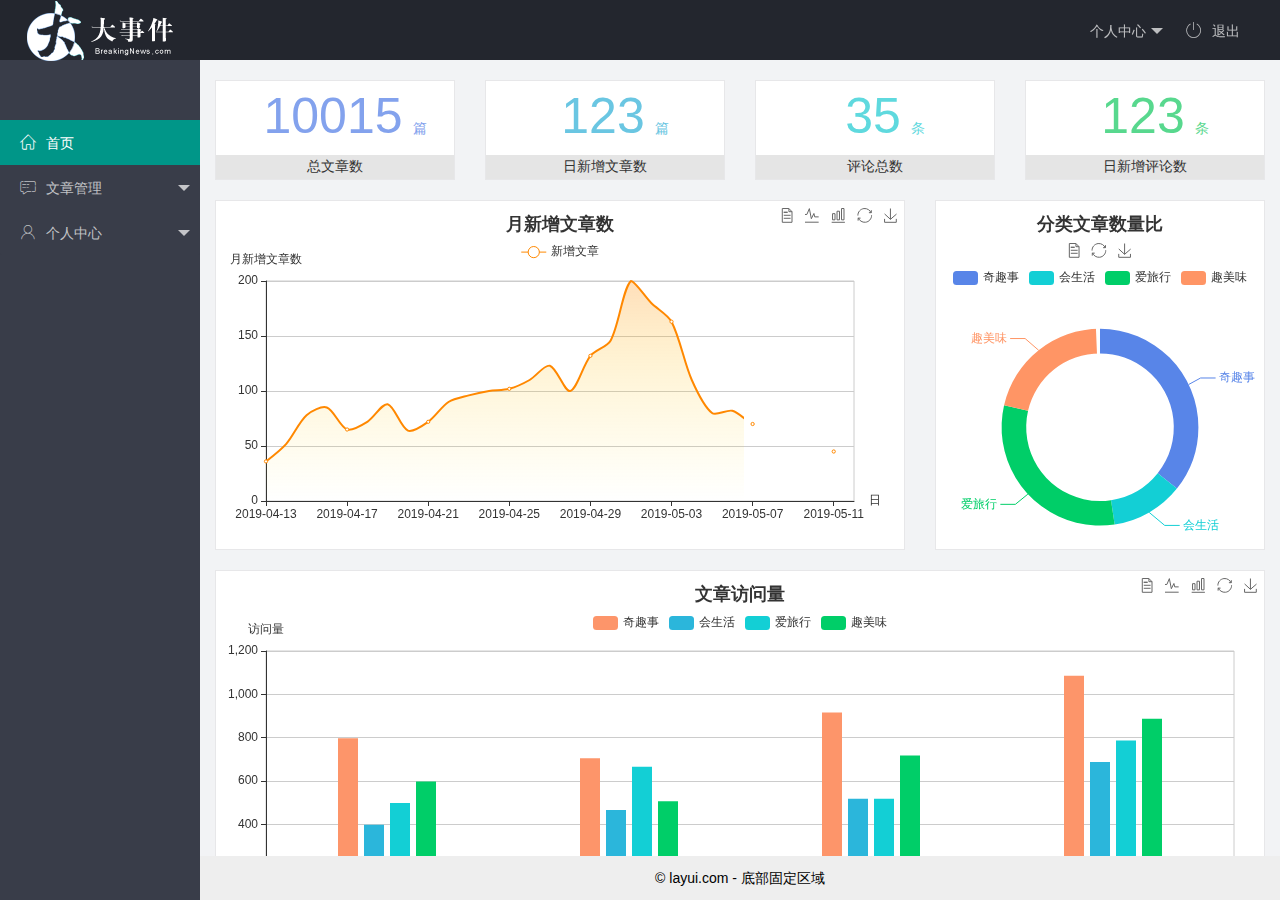
==== commit da8707ab: "后台首页退出功能 登录拦截功能完成" ====
--- a/index.html
+++ b/index.html
@@ -31,7 +31,8 @@
                         <dd><a href="">重置密码</a></dd>
                     </dl>
                 </li>
-                <li class="layui-nav-item"><a href=""><span class="iconfont icon-tuichu"></span>退出</a></li>
+                <li class="layui-nav-item"><a id="logout" href="javascript:;"><span
+                            class="iconfont icon-tuichu"></span>退出</a></li>
             </ul>
         </div>
 
@@ -82,6 +83,8 @@
     <script src="/assets/lib/layui/layui.all.js"></script>
     <!-- 导入jquery -->
     <script src="/assets/lib/jquery.js"></script>
+    <!-- 导入basePAI -->
+    <script src="/assets/js/baseAPI.js"></script>
     <!-- 新建index.js -->
     <script src="/assets/js/index.js"></script>
 </body>
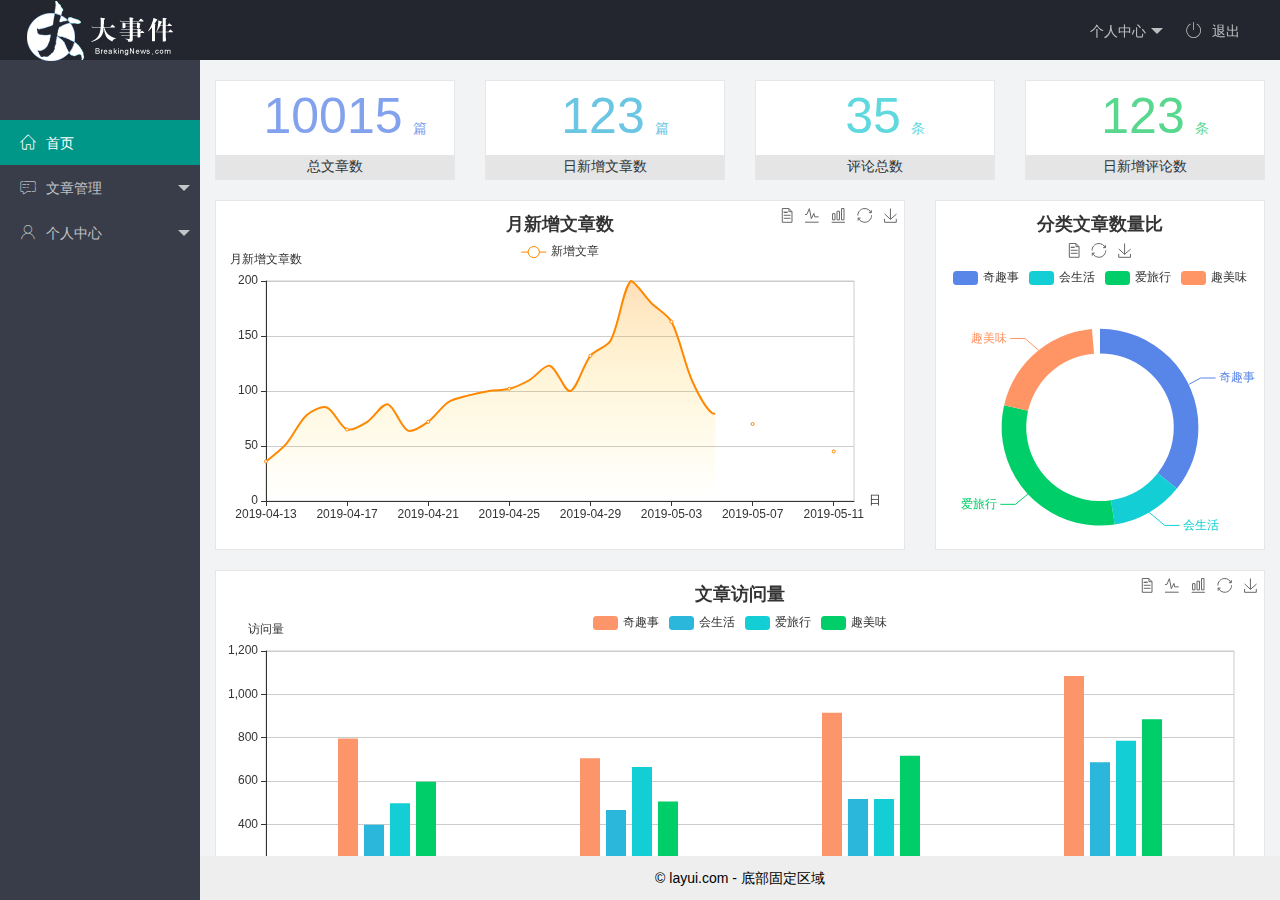
==== commit 74a1ab11: "用户信息模块完成" ====
--- a/index.html
+++ b/index.html
@@ -26,9 +26,9 @@
                         个人中心
                     </a>
                     <dl class="layui-nav-child">
-                        <dd><a href="">基本资料</a></dd>
-                        <dd><a href="">更滑头像</a></dd>
-                        <dd><a href="">重置密码</a></dd>
+                        <dd><a href="/user/user_info.html" target="page">基本资料</a></dd>
+                        <dd><a href="/user/user_avatar.html" target="page">更滑头像</a></dd>
+                        <dd><a href="/user/user_pwd.html" target="page">重置密码</a></dd>
                     </dl>
                 </li>
                 <li class="layui-nav-item"><a id="logout" href="javascript:;"><span
@@ -60,9 +60,12 @@
                     <li class="layui-nav-item">
                         <a href="javascript:;"><span class="iconfont icon-user"></span>个人中心</a>
                         <dl class="layui-nav-child">
-                            <dd><a href="javascript:;"><i class="layui-icon layui-icon-app"></i> 基本资料</a></dd>
-                            <dd><a href="javascript:;"><i class="layui-icon layui-icon-app"></i> 更换头像</a></dd>
-                            <dd><a href="javascript:;"><i class="layui-icon layui-icon-app"></i> 重置密码</a></dd>
+                            <dd><a href="/user/user_info.html" target="page"><i class="layui-icon layui-icon-app"></i>
+                                    基本资料</a></dd>
+                            <dd><a href="/user/user_avatar.html" target="page"><i class="layui-icon layui-icon-app"></i>
+                                    更换头像</a></dd>
+                            <dd><a href="/user/user_pwd.html" target="page"><i class="layui-icon layui-icon-app"></i>
+                                    重置密码</a></dd>
                         </dl>
                     </li>
                 </ul>
@@ -71,7 +74,7 @@
 
         <div class="layui-body">
             <!-- 内容主体区域 -->
-            <iframe src="/home/dashboard.html" name="homePage" frameborder="0"></iframe>
+            <iframe src="/home/dashboard.html" name="page" frameborder="0"></iframe>
         </div>
 
         <div class="layui-footer">
